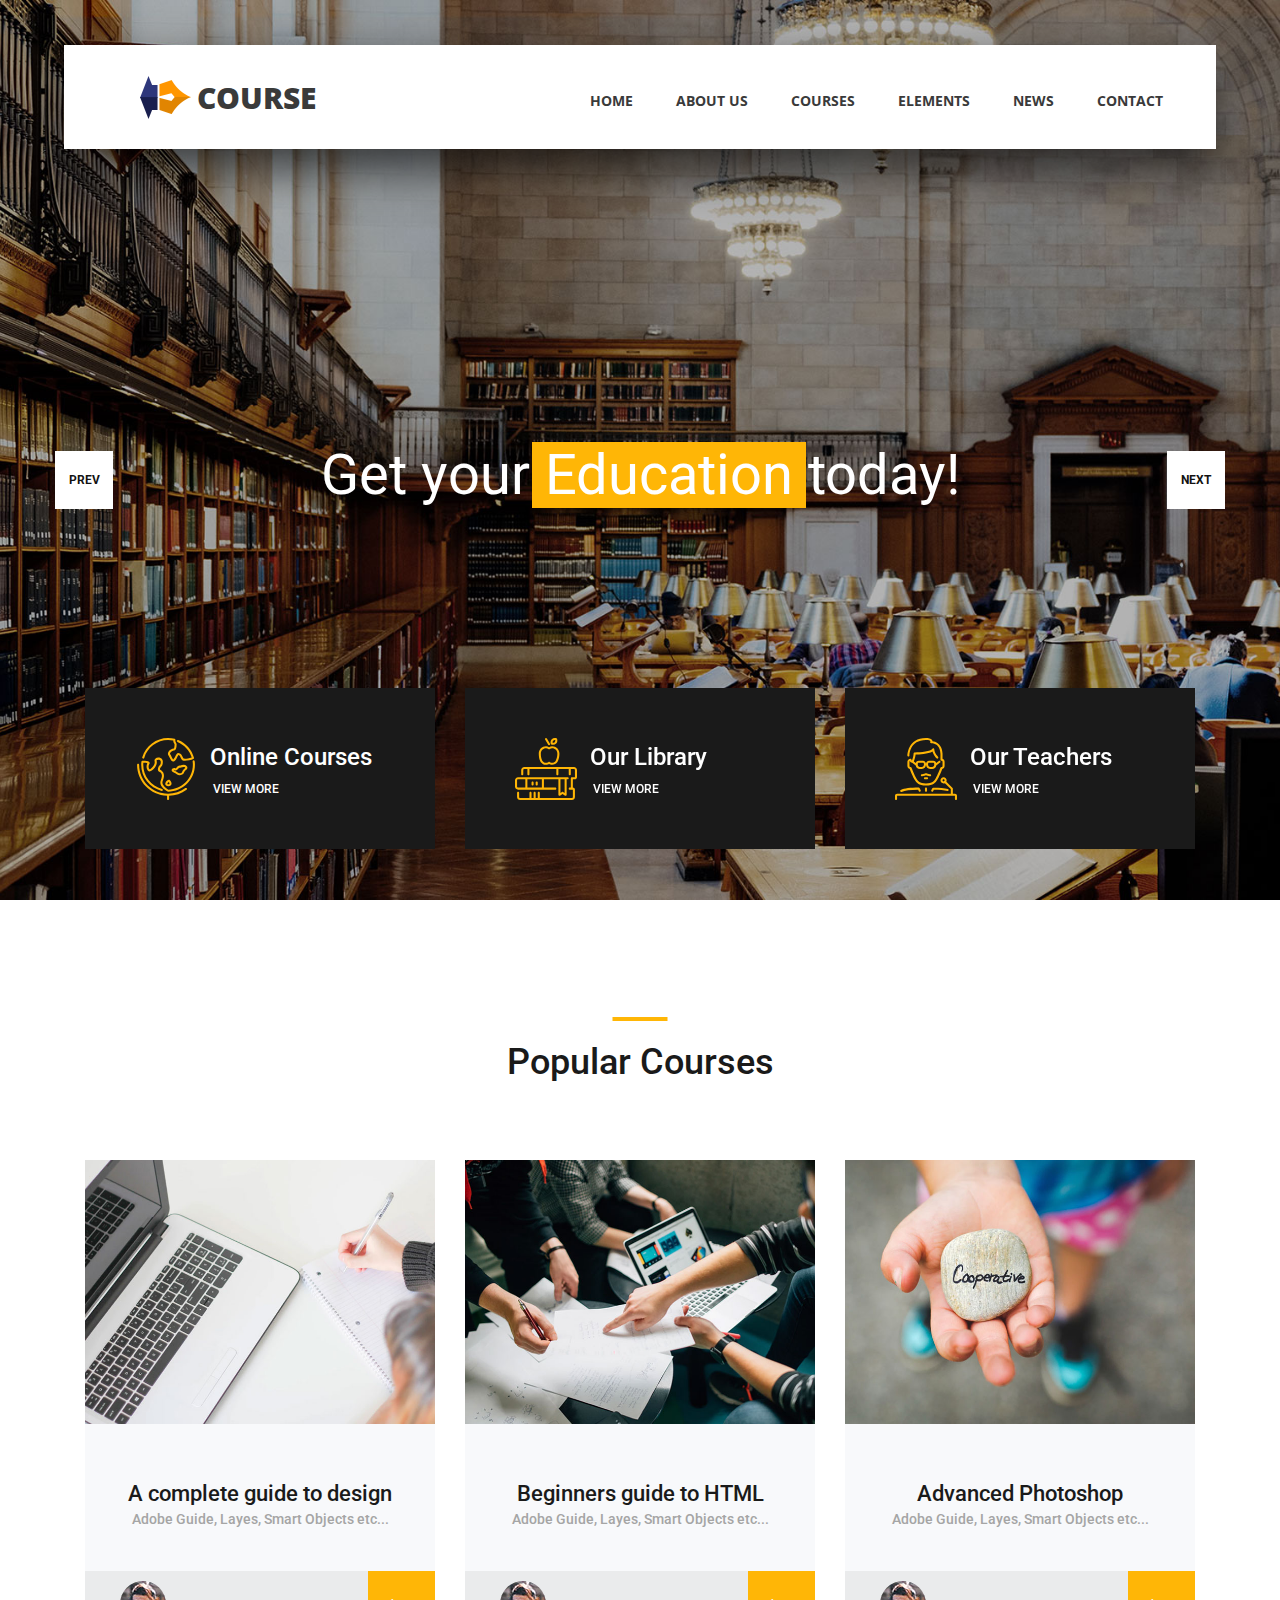
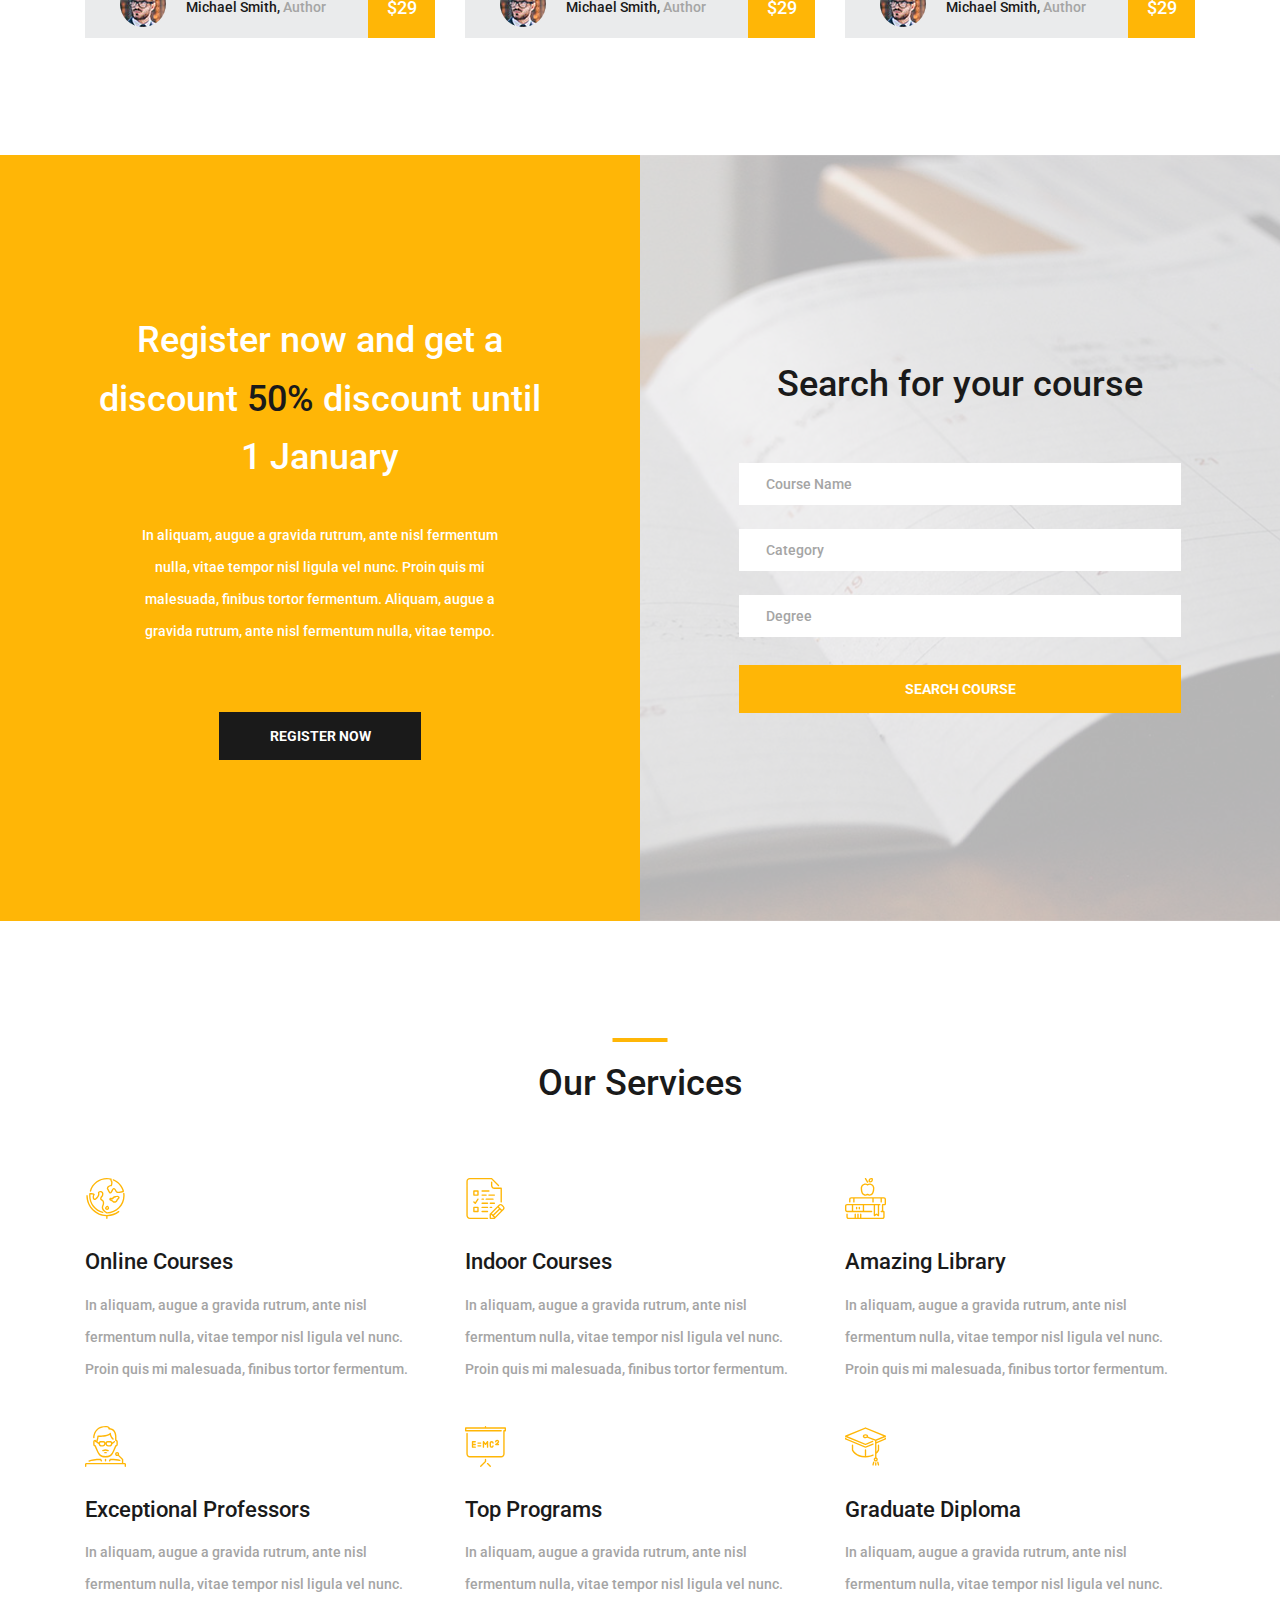
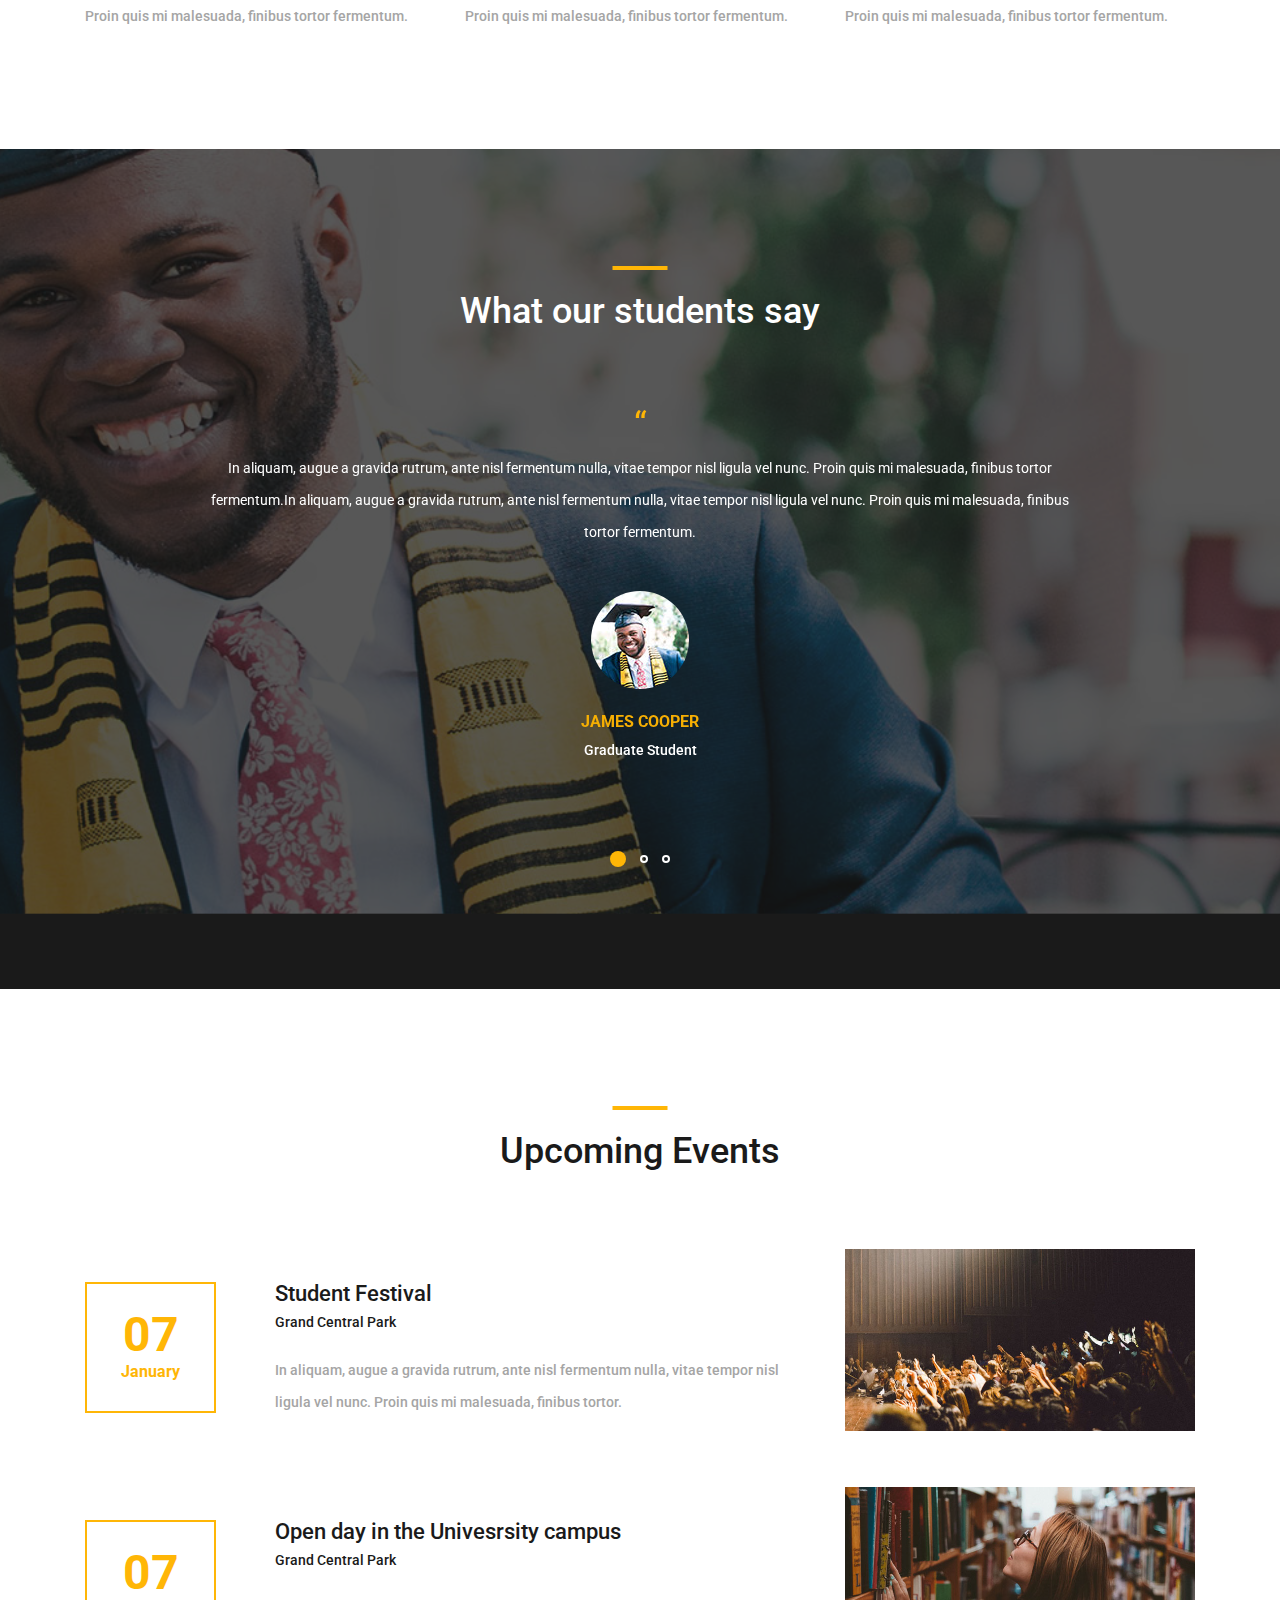
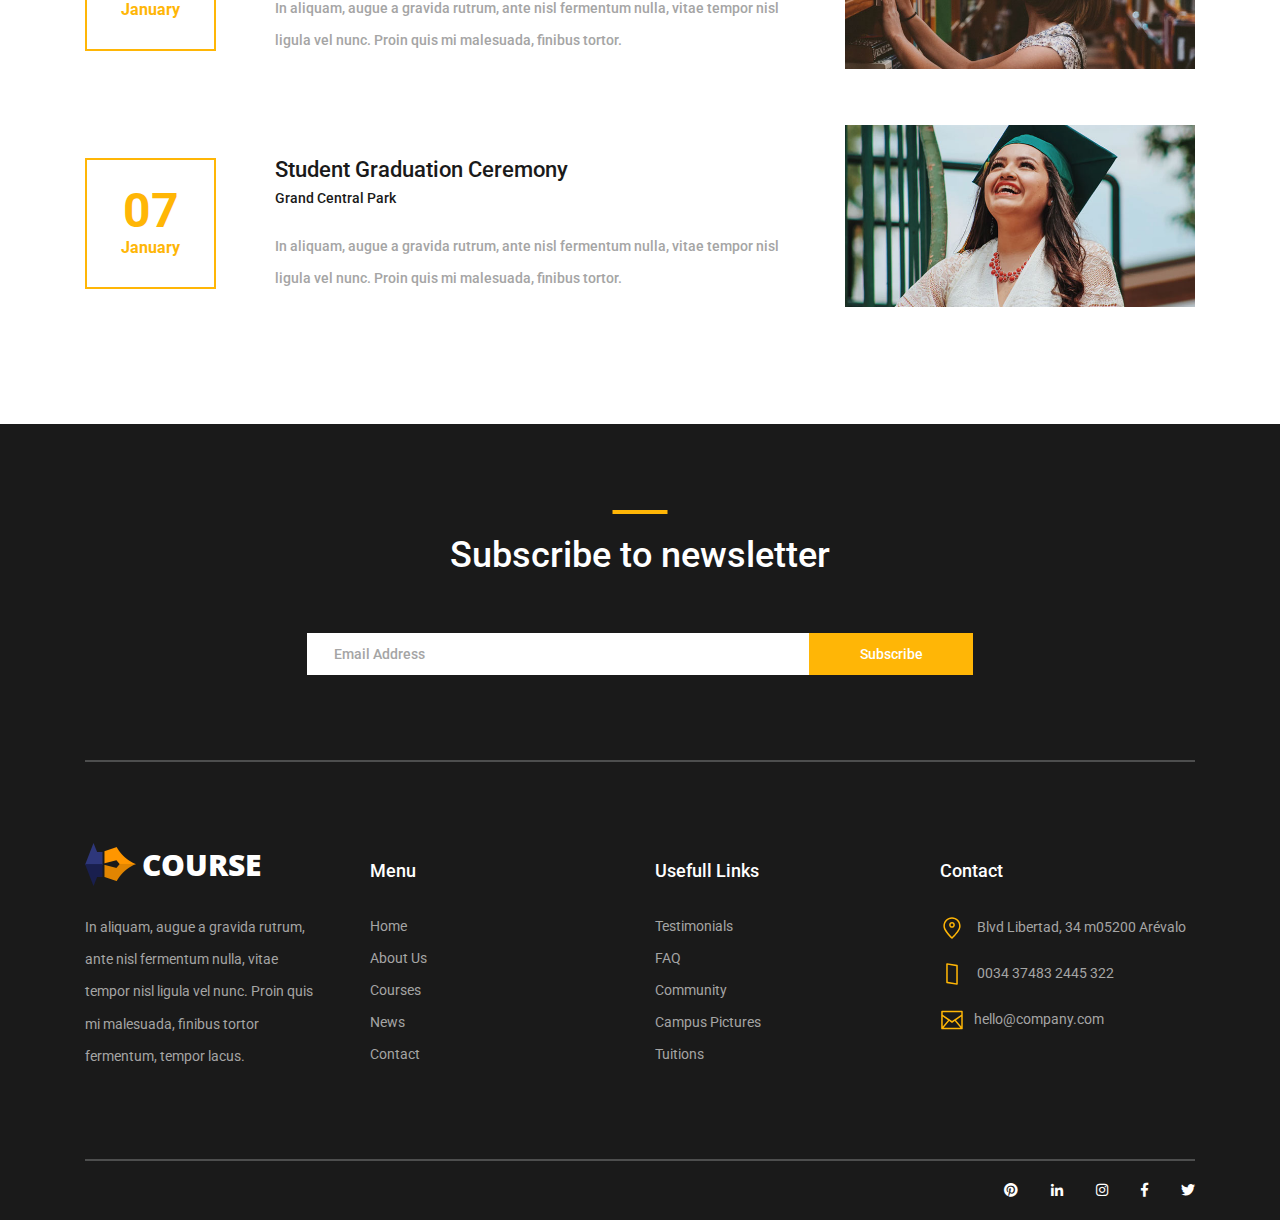
==== index.html @ a5ded3be "first template commit" ====
<!DOCTYPE html>
<html lang="en">
<head>
<title>Course</title>
<meta charset="utf-8">
<meta http-equiv="X-UA-Compatible" content="IE=edge">
<meta name="description" content="Course Project">
<meta name="viewport" content="width=device-width, initial-scale=1">
<link rel="stylesheet" type="text/css" href="styles/bootstrap4/bootstrap.min.css">
<link href="plugins/fontawesome-free-5.0.1/css/fontawesome-all.css" rel="stylesheet" type="text/css">
<link rel="stylesheet" type="text/css" href="plugins/OwlCarousel2-2.2.1/owl.carousel.css">
<link rel="stylesheet" type="text/css" href="plugins/OwlCarousel2-2.2.1/owl.theme.default.css">
<link rel="stylesheet" type="text/css" href="plugins/OwlCarousel2-2.2.1/animate.css">
<link rel="stylesheet" type="text/css" href="styles/main_styles.css">
<link rel="stylesheet" type="text/css" href="styles/responsive.css">
</head>
<body>

<div class="super_container">

	<!-- Header -->

	<header class="header d-flex flex-row">
		<div class="header_content d-flex flex-row align-items-center">
			<!-- Logo -->
			<div class="logo_container">
				<div class="logo">
					<img src="images/logo.png" alt="">
					<span>course</span>
				</div>
			</div>

			<!-- Main Navigation -->
			<nav class="main_nav_container">
				<div class="main_nav">
					<ul class="main_nav_list">
						<li class="main_nav_item"><a href="#">home</a></li>
						<li class="main_nav_item"><a href="#">about us</a></li>
						<li class="main_nav_item"><a href="courses.html">courses</a></li>
						<li class="main_nav_item"><a href="elements.html">elements</a></li>
						<li class="main_nav_item"><a href="news.html">news</a></li>
						<li class="main_nav_item"><a href="contact.html">contact</a></li>
					</ul>
				</div>
			</nav>
		</div>
		<div class="header_side d-flex flex-row justify-content-center align-items-center">
			<img src="images/phone-call.svg" alt="">
			<span>+43 4566 7788 2457</span>
		</div>

		<!-- Hamburger -->
		<div class="hamburger_container">
			<i class="fas fa-bars trans_200"></i>
		</div>

	</header>
	
	<!-- Menu -->
	<div class="menu_container menu_mm">

		<!-- Menu Close Button -->
		<div class="menu_close_container">
			<div class="menu_close"></div>
		</div>

		<!-- Menu Items -->
		<div class="menu_inner menu_mm">
			<div class="menu menu_mm">
				<ul class="menu_list menu_mm">
					<li class="menu_item menu_mm"><a href="#">Home</a></li>
					<li class="menu_item menu_mm"><a href="#">About us</a></li>
					<li class="menu_item menu_mm"><a href="courses.html">Courses</a></li>
					<li class="menu_item menu_mm"><a href="elements.html">Elements</a></li>
					<li class="menu_item menu_mm"><a href="news.html">News</a></li>
					<li class="menu_item menu_mm"><a href="contact.html">Contact</a></li>
				</ul>

				<!-- Menu Social -->
				
				<div class="menu_social_container menu_mm">
					<ul class="menu_social menu_mm">
						<li class="menu_social_item menu_mm"><a href="#"><i class="fab fa-pinterest"></i></a></li>
						<li class="menu_social_item menu_mm"><a href="#"><i class="fab fa-linkedin-in"></i></a></li>
						<li class="menu_social_item menu_mm"><a href="#"><i class="fab fa-instagram"></i></a></li>
						<li class="menu_social_item menu_mm"><a href="#"><i class="fab fa-facebook-f"></i></a></li>
						<li class="menu_social_item menu_mm"><a href="#"><i class="fab fa-twitter"></i></a></li>
					</ul>
				</div>

				<div class="menu_copyright menu_mm">Colorlib All rights reserved</div>
			</div>

		</div>

	</div>
	
	<!-- Home -->

	<div class="home">

		<!-- Hero Slider -->
		<div class="hero_slider_container">
			<div class="hero_slider owl-carousel">
				
				<!-- Hero Slide -->
				<div class="hero_slide">
					<div class="hero_slide_background" style="background-image:url(images/slider_background.jpg)"></div>
					<div class="hero_slide_container d-flex flex-column align-items-center justify-content-center">
						<div class="hero_slide_content text-center">
							<h1 data-animation-in="fadeInUp" data-animation-out="animate-out fadeOut">Get your <span>Education</span> today!</h1>
						</div>
					</div>
				</div>
				
				<!-- Hero Slide -->
				<div class="hero_slide">
					<div class="hero_slide_background" style="background-image:url(images/slider_background.jpg)"></div>
					<div class="hero_slide_container d-flex flex-column align-items-center justify-content-center">
						<div class="hero_slide_content text-center">
							<h1 data-animation-in="fadeInUp" data-animation-out="animate-out fadeOut">Get your <span>Education</span> today!</h1>
						</div>
					</div>
				</div>
				
				<!-- Hero Slide -->
				<div class="hero_slide">
					<div class="hero_slide_background" style="background-image:url(images/slider_background.jpg)"></div>
					<div class="hero_slide_container d-flex flex-column align-items-center justify-content-center">
						<div class="hero_slide_content text-center">
							<h1 data-animation-in="fadeInUp" data-animation-out="animate-out fadeOut">Get your <span>Education</span> today!</h1>
						</div>
					</div>
				</div>

			</div>

			<div class="hero_slider_left hero_slider_nav trans_200"><span class="trans_200">prev</span></div>
			<div class="hero_slider_right hero_slider_nav trans_200"><span class="trans_200">next</span></div>
		</div>

	</div>

	<div class="hero_boxes">
		<div class="hero_boxes_inner">
			<div class="container">
				<div class="row">

					<div class="col-lg-4 hero_box_col">
						<div class="hero_box d-flex flex-row align-items-center justify-content-start">
							<img src="images/earth-globe.svg" class="svg" alt="">
							<div class="hero_box_content">
								<h2 class="hero_box_title">Online Courses</h2>
								<a href="courses.html" class="hero_box_link">view more</a>
							</div>
						</div>
					</div>

					<div class="col-lg-4 hero_box_col">
						<div class="hero_box d-flex flex-row align-items-center justify-content-start">
							<img src="images/books.svg" class="svg" alt="">
							<div class="hero_box_content">
								<h2 class="hero_box_title">Our Library</h2>
								<a href="courses.html" class="hero_box_link">view more</a>
							</div>
						</div>
					</div>

					<div class="col-lg-4 hero_box_col">
						<div class="hero_box d-flex flex-row align-items-center justify-content-start">
							<img src="images/professor.svg" class="svg" alt="">
							<div class="hero_box_content">
								<h2 class="hero_box_title">Our Teachers</h2>
								<a href="teachers.html" class="hero_box_link">view more</a>
							</div>
						</div>
					</div>

				</div>
			</div>
		</div>
	</div>

	<!-- Popular -->

	<div class="popular page_section">
		<div class="container">
			<div class="row">
				<div class="col">
					<div class="section_title text-center">
						<h1>Popular Courses</h1>
					</div>
				</div>
			</div>

			<div class="row course_boxes">
				
				<!-- Popular Course Item -->
				<div class="col-lg-4 course_box">
					<div class="card">
						<img class="card-img-top" src="images/course_1.jpg" alt="https://unsplash.com/@kellybrito">
						<div class="card-body text-center">
							<div class="card-title"><a href="courses.html">A complete guide to design</a></div>
							<div class="card-text">Adobe Guide, Layes, Smart Objects etc...</div>
						</div>
						<div class="price_box d-flex flex-row align-items-center">
							<div class="course_author_image">
								<img src="images/author.jpg" alt="https://unsplash.com/@mehdizadeh">
							</div>
							<div class="course_author_name">Michael Smith, <span>Author</span></div>
							<div class="course_price d-flex flex-column align-items-center justify-content-center"><span>$29</span></div>
						</div>
					</div>
				</div>

				<!-- Popular Course Item -->
				<div class="col-lg-4 course_box">
					<div class="card">
						<img class="card-img-top" src="images/course_2.jpg" alt="https://unsplash.com/@cikstefan">
						<div class="card-body text-center">
							<div class="card-title"><a href="courses.html">Beginners guide to HTML</a></div>
							<div class="card-text">Adobe Guide, Layes, Smart Objects etc...</div>
						</div>
						<div class="price_box d-flex flex-row align-items-center">
							<div class="course_author_image">
								<img src="images/author.jpg" alt="https://unsplash.com/@mehdizadeh">
							</div>
							<div class="course_author_name">Michael Smith, <span>Author</span></div>
							<div class="course_price d-flex flex-column align-items-center justify-content-center"><span>$29</span></div>
						</div>
					</div>
				</div>

				<!-- Popular Course Item -->
				<div class="col-lg-4 course_box">
					<div class="card">
						<img class="card-img-top" src="images/course_3.jpg" alt="https://unsplash.com/@dsmacinnes">
						<div class="card-body text-center">
							<div class="card-title"><a href="courses.html">Advanced Photoshop</a></div>
							<div class="card-text">Adobe Guide, Layes, Smart Objects etc...</div>
						</div>
						<div class="price_box d-flex flex-row align-items-center">
							<div class="course_author_image">
								<img src="images/author.jpg" alt="https://unsplash.com/@mehdizadeh">
							</div>
							<div class="course_author_name">Michael Smith, <span>Author</span></div>
							<div class="course_price d-flex flex-column align-items-center justify-content-center"><span>$29</span></div>
						</div>
					</div>
				</div>
			</div>
		</div>		
	</div>

	<!-- Register -->

	<div class="register">

		<div class="container-fluid">
			
			<div class="row row-eq-height">
				<div class="col-lg-6 nopadding">
					
					<!-- Register -->

					<div class="register_section d-flex flex-column align-items-center justify-content-center">
						<div class="register_content text-center">
							<h1 class="register_title">Register now and get a discount <span>50%</span> discount until 1 January</h1>
							<p class="register_text">In aliquam, augue a gravida rutrum, ante nisl fermentum nulla, vitae tempor nisl ligula vel nunc. Proin quis mi malesuada, finibus tortor fermentum. Aliquam, augue a gravida rutrum, ante nisl fermentum nulla, vitae tempo.</p>
							<div class="button button_1 register_button mx-auto trans_200"><a href="#">register now</a></div>
						</div>
					</div>

				</div>

				<div class="col-lg-6 nopadding">
					
					<!-- Search -->

					<div class="search_section d-flex flex-column align-items-center justify-content-center">
						<div class="search_background" style="background-image:url(images/search_background.jpg);"></div>
						<div class="search_content text-center">
							<h1 class="search_title">Search for your course</h1>
							<form id="search_form" class="search_form" action="post">
								<input id="search_form_name" class="input_field search_form_name" type="text" placeholder="Course Name" required="required" data-error="Course name is required.">
								<input id="search_form_category" class="input_field search_form_category" type="text" placeholder="Category">
								<input id="search_form_degree" class="input_field search_form_degree" type="text" placeholder="Degree">
								<button id="search_submit_button" type="submit" class="search_submit_button trans_200" value="Submit">search course</button>
							</form>
						</div> 
					</div>

				</div>
			</div>
		</div>
	</div>

	<!-- Services -->

	<div class="services page_section">
		
		<div class="container">
			<div class="row">
				<div class="col">
					<div class="section_title text-center">
						<h1>Our Services</h1>
					</div>
				</div>
			</div>

			<div class="row services_row">

				<div class="col-lg-4 service_item text-left d-flex flex-column align-items-start justify-content-start">
					<div class="icon_container d-flex flex-column justify-content-end">
						<img src="images/earth-globe.svg" alt="">
					</div>
					<h3>Online Courses</h3>
					<p>In aliquam, augue a gravida rutrum, ante nisl fermentum nulla, vitae tempor nisl ligula vel nunc. Proin quis mi malesuada, finibus tortor fermentum.</p>
				</div>

				<div class="col-lg-4 service_item text-left d-flex flex-column align-items-start justify-content-start">
					<div class="icon_container d-flex flex-column justify-content-end">
						<img src="images/exam.svg" alt="">
					</div>
					<h3>Indoor Courses</h3>
					<p>In aliquam, augue a gravida rutrum, ante nisl fermentum nulla, vitae tempor nisl ligula vel nunc. Proin quis mi malesuada, finibus tortor fermentum.</p>
				</div>

				<div class="col-lg-4 service_item text-left d-flex flex-column align-items-start justify-content-start">
					<div class="icon_container d-flex flex-column justify-content-end">
						<img src="images/books.svg" alt="">
					</div>
					<h3>Amazing Library</h3>
					<p>In aliquam, augue a gravida rutrum, ante nisl fermentum nulla, vitae tempor nisl ligula vel nunc. Proin quis mi malesuada, finibus tortor fermentum.</p>
				</div>

				<div class="col-lg-4 service_item text-left d-flex flex-column align-items-start justify-content-start">
					<div class="icon_container d-flex flex-column justify-content-end">
						<img src="images/professor.svg" alt="">
					</div>
					<h3>Exceptional Professors</h3>
					<p>In aliquam, augue a gravida rutrum, ante nisl fermentum nulla, vitae tempor nisl ligula vel nunc. Proin quis mi malesuada, finibus tortor fermentum.</p>
				</div>

				<div class="col-lg-4 service_item text-left d-flex flex-column align-items-start justify-content-start">
					<div class="icon_container d-flex flex-column justify-content-end">
						<img src="images/blackboard.svg" alt="">
					</div>
					<h3>Top Programs</h3>
					<p>In aliquam, augue a gravida rutrum, ante nisl fermentum nulla, vitae tempor nisl ligula vel nunc. Proin quis mi malesuada, finibus tortor fermentum.</p>
				</div>

				<div class="col-lg-4 service_item text-left d-flex flex-column align-items-start justify-content-start">
					<div class="icon_container d-flex flex-column justify-content-end">
						<img src="images/mortarboard.svg" alt="">
					</div>
					<h3>Graduate Diploma</h3>
					<p>In aliquam, augue a gravida rutrum, ante nisl fermentum nulla, vitae tempor nisl ligula vel nunc. Proin quis mi malesuada, finibus tortor fermentum.</p>
				</div>

			</div>
		</div>
	</div>

	<!-- Testimonials -->

	<div class="testimonials page_section">
		<!-- <div class="testimonials_background" style="background-image:url(images/testimonials_background.jpg)"></div> -->
		<div class="testimonials_background_container prlx_parent">
			<div class="testimonials_background prlx" style="background-image:url(images/testimonials_background.jpg)"></div>
		</div>
		<div class="container">

			<div class="row">
				<div class="col">
					<div class="section_title text-center">
						<h1>What our students say</h1>
					</div>
				</div>
			</div>

			<div class="row">
				<div class="col-lg-10 offset-lg-1">
					
					<div class="testimonials_slider_container">

						<!-- Testimonials Slider -->
						<div class="owl-carousel owl-theme testimonials_slider">
							
							<!-- Testimonials Item -->
							<div class="owl-item">
								<div class="testimonials_item text-center">
									<div class="quote">“</div>
									<p class="testimonials_text">In aliquam, augue a gravida rutrum, ante nisl fermentum nulla, vitae tempor nisl ligula vel nunc. Proin quis mi malesuada, finibus tortor fermentum.In aliquam, augue a gravida rutrum, ante nisl fermentum nulla, vitae tempor nisl ligula vel nunc. Proin quis mi malesuada, finibus tortor fermentum.</p>
									<div class="testimonial_user">
										<div class="testimonial_image mx-auto">
											<img src="images/testimonials_user.jpg" alt="">
										</div>
										<div class="testimonial_name">james cooper</div>
										<div class="testimonial_title">Graduate Student</div>
									</div>
								</div>
							</div>

							<!-- Testimonials Item -->
							<div class="owl-item">
								<div class="testimonials_item text-center">
									<div class="quote">“</div>
									<p class="testimonials_text">In aliquam, augue a gravida rutrum, ante nisl fermentum nulla, vitae tempor nisl ligula vel nunc. Proin quis mi malesuada, finibus tortor fermentum.In aliquam, augue a gravida rutrum, ante nisl fermentum nulla, vitae tempor nisl ligula vel nunc. Proin quis mi malesuada, finibus tortor fermentum.</p>
									<div class="testimonial_user">
										<div class="testimonial_image mx-auto">
											<img src="images/testimonials_user.jpg" alt="">
										</div>
										<div class="testimonial_name">james cooper</div>
										<div class="testimonial_title">Graduate Student</div>
									</div>
								</div>
							</div>

							<!-- Testimonials Item -->
							<div class="owl-item">
								<div class="testimonials_item text-center">
									<div class="quote">“</div>
									<p class="testimonials_text">In aliquam, augue a gravida rutrum, ante nisl fermentum nulla, vitae tempor nisl ligula vel nunc. Proin quis mi malesuada, finibus tortor fermentum.In aliquam, augue a gravida rutrum, ante nisl fermentum nulla, vitae tempor nisl ligula vel nunc. Proin quis mi malesuada, finibus tortor fermentum.</p>
									<div class="testimonial_user">
										<div class="testimonial_image mx-auto">
											<img src="images/testimonials_user.jpg" alt="">
										</div>
										<div class="testimonial_name">james cooper</div>
										<div class="testimonial_title">Graduate Student</div>
									</div>
								</div>
							</div>

						</div>

					</div>
				</div>
			</div>

		</div>
	</div>

	<!-- Events -->

	<div class="events page_section">
		<div class="container">
			
			<div class="row">
				<div class="col">
					<div class="section_title text-center">
						<h1>Upcoming Events</h1>
					</div>
				</div>
			</div>
			
			<div class="event_items">

				<!-- Event Item -->
				<div class="row event_item">
					<div class="col">
						<div class="row d-flex flex-row align-items-end">

							<div class="col-lg-2 order-lg-1 order-2">
								<div class="event_date d-flex flex-column align-items-center justify-content-center">
									<div class="event_day">07</div>
									<div class="event_month">January</div>
								</div>
							</div>

							<div class="col-lg-6 order-lg-2 order-3">
								<div class="event_content">
									<div class="event_name"><a class="trans_200" href="#">Student Festival</a></div>
									<div class="event_location">Grand Central Park</div>
									<p>In aliquam, augue a gravida rutrum, ante nisl fermentum nulla, vitae tempor nisl ligula vel nunc. Proin quis mi malesuada, finibus tortor.</p>
								</div>
							</div>

							<div class="col-lg-4 order-lg-3 order-1">
								<div class="event_image">
									<img src="images/event_1.jpg" alt="https://unsplash.com/@theunsteady5">
								</div>
							</div>

						</div>	
					</div>
				</div>

				<!-- Event Item -->
				<div class="row event_item">
					<div class="col">
						<div class="row d-flex flex-row align-items-end">

							<div class="col-lg-2 order-lg-1 order-2">
								<div class="event_date d-flex flex-column align-items-center justify-content-center">
									<div class="event_day">07</div>
									<div class="event_month">January</div>
								</div>
							</div>

							<div class="col-lg-6 order-lg-2 order-3">
								<div class="event_content">
									<div class="event_name"><a class="trans_200" href="#">Open day in the Univesrsity campus</a></div>
									<div class="event_location">Grand Central Park</div>
									<p>In aliquam, augue a gravida rutrum, ante nisl fermentum nulla, vitae tempor nisl ligula vel nunc. Proin quis mi malesuada, finibus tortor.</p>
								</div>
							</div>

							<div class="col-lg-4 order-lg-3 order-1">
								<div class="event_image">
									<img src="images/event_2.jpg" alt="https://unsplash.com/@claybanks1989">
								</div>
							</div>

						</div>	
					</div>
				</div>

				<!-- Event Item -->
				<div class="row event_item">
					<div class="col">
						<div class="row d-flex flex-row align-items-end">

							<div class="col-lg-2 order-lg-1 order-2">
								<div class="event_date d-flex flex-column align-items-center justify-content-center">
									<div class="event_day">07</div>
									<div class="event_month">January</div>
								</div>
							</div>

							<div class="col-lg-6 order-lg-2 order-3">
								<div class="event_content">
									<div class="event_name"><a class="trans_200" href="#">Student Graduation Ceremony</a></div>
									<div class="event_location">Grand Central Park</div>
									<p>In aliquam, augue a gravida rutrum, ante nisl fermentum nulla, vitae tempor nisl ligula vel nunc. Proin quis mi malesuada, finibus tortor.</p>
								</div>
							</div>

							<div class="col-lg-4 order-lg-3 order-1">
								<div class="event_image">
									<img src="images/event_3.jpg" alt="https://unsplash.com/@juanmramosjr">
								</div>
							</div>

						</div>	
					</div>
				</div>

			</div>
				
		</div>
	</div>

	<!-- Footer -->

	<footer class="footer">
		<div class="container">
			
			<!-- Newsletter -->

			<div class="newsletter">
				<div class="row">
					<div class="col">
						<div class="section_title text-center">
							<h1>Subscribe to newsletter</h1>
						</div>
					</div>
				</div>

				<div class="row">
					<div class="col text-center">
						<div class="newsletter_form_container mx-auto">
							<form action="post">
								<div class="newsletter_form d-flex flex-md-row flex-column flex-xs-column align-items-center justify-content-center">
									<input id="newsletter_email" class="newsletter_email" type="email" placeholder="Email Address" required="required" data-error="Valid email is required.">
									<button id="newsletter_submit" type="submit" class="newsletter_submit_btn trans_300" value="Submit">Subscribe</button>
								</div>
							</form>
						</div>
					</div>
				</div>

			</div>

			<!-- Footer Content -->

			<div class="footer_content">
				<div class="row">

					<!-- Footer Column - About -->
					<div class="col-lg-3 footer_col">

						<!-- Logo -->
						<div class="logo_container">
							<div class="logo">
								<img src="images/logo.png" alt="">
								<span>course</span>
							</div>
						</div>

						<p class="footer_about_text">In aliquam, augue a gravida rutrum, ante nisl fermentum nulla, vitae tempor nisl ligula vel nunc. Proin quis mi malesuada, finibus tortor fermentum, tempor lacus.</p>

					</div>

					<!-- Footer Column - Menu -->

					<div class="col-lg-3 footer_col">
						<div class="footer_column_title">Menu</div>
						<div class="footer_column_content">
							<ul>
								<li class="footer_list_item"><a href="#">Home</a></li>
								<li class="footer_list_item"><a href="#">About Us</a></li>
								<li class="footer_list_item"><a href="courses.html">Courses</a></li>
								<li class="footer_list_item"><a href="news.html">News</a></li>
								<li class="footer_list_item"><a href="contact.html">Contact</a></li>
							</ul>
						</div>
					</div>

					<!-- Footer Column - Usefull Links -->

					<div class="col-lg-3 footer_col">
						<div class="footer_column_title">Usefull Links</div>
						<div class="footer_column_content">
							<ul>
								<li class="footer_list_item"><a href="#">Testimonials</a></li>
								<li class="footer_list_item"><a href="#">FAQ</a></li>
								<li class="footer_list_item"><a href="#">Community</a></li>
								<li class="footer_list_item"><a href="#">Campus Pictures</a></li>
								<li class="footer_list_item"><a href="#">Tuitions</a></li>
							</ul>
						</div>
					</div>

					<!-- Footer Column - Contact -->

					<div class="col-lg-3 footer_col">
						<div class="footer_column_title">Contact</div>
						<div class="footer_column_content">
							<ul>
								<li class="footer_contact_item">
									<div class="footer_contact_icon">
										<img src="images/placeholder.svg" alt="https://www.flaticon.com/authors/lucy-g">
									</div>
									Blvd Libertad, 34 m05200 Arévalo
								</li>
								<li class="footer_contact_item">
									<div class="footer_contact_icon">
										<img src="images/smartphone.svg" alt="https://www.flaticon.com/authors/lucy-g">
									</div>
									0034 37483 2445 322
								</li>
								<li class="footer_contact_item">
									<div class="footer_contact_icon">
										<img src="images/envelope.svg" alt="https://www.flaticon.com/authors/lucy-g">
									</div>hello@company.com
								</li>
							</ul>
						</div>
					</div>

				</div>
			</div>

			<!-- Footer Copyright -->

			<div class="footer_bar d-flex flex-column flex-sm-row align-items-center">
				
				<div class="footer_social ml-sm-auto">
					<ul class="menu_social">
						<li class="menu_social_item"><a href="#"><i class="fab fa-pinterest"></i></a></li>
						<li class="menu_social_item"><a href="#"><i class="fab fa-linkedin-in"></i></a></li>
						<li class="menu_social_item"><a href="#"><i class="fab fa-instagram"></i></a></li>
						<li class="menu_social_item"><a href="#"><i class="fab fa-facebook-f"></i></a></li>
						<li class="menu_social_item"><a href="#"><i class="fab fa-twitter"></i></a></li>
					</ul>
				</div>
			</div>

		</div>
	</footer>

</div>

<script src="js/jquery-3.2.1.min.js"></script>
<script src="styles/bootstrap4/popper.js"></script>
<script src="styles/bootstrap4/bootstrap.min.js"></script>
<script src="plugins/greensock/TweenMax.min.js"></script>
<script src="plugins/greensock/TimelineMax.min.js"></script>
<script src="plugins/scrollmagic/ScrollMagic.min.js"></script>
<script src="plugins/greensock/animation.gsap.min.js"></script>
<script src="plugins/greensock/ScrollToPlugin.min.js"></script>
<script src="plugins/OwlCarousel2-2.2.1/owl.carousel.js"></script>
<script src="plugins/scrollTo/jquery.scrollTo.min.js"></script>
<script src="plugins/easing/easing.js"></script>
<script src="js/custom.js"></script>

</body>
</html>
---- styles/main_styles.css ----
@charset "utf-8";
/* CSS Document */

/******************************

COLOR PALETTE




[Table of Contents]

1. Fonts
2. Body and some general stuff
3. Header
	3.1 Logo
	3.2 Main Nav
	3.3 Header Side
	3.4 Hamburger
4. Menu
	4.1 Menu Social
	4.2 Menu copyright
5. Home
	5.1 Hero Slider
	5.2 Hero Slider Navigation
6. Hero Boxes
7. Page Section
8. Buttons
9. Popular
10. Register
11. Search
	11.1 Search Form
12. Services
13. Testimonials
14. Events
15. Footer
	15.1 Newsletter
	15.2 Footer Content
	15.3 Footer Copyright


******************************/

/***********
1. Fonts
***********/

@import url('https://fonts.googleapis.com/css?family=Open+Sans:400,600,700,800|Roboto:400,500,700');

/*********************************
2. Body and some general stuff
*********************************/

*
{
	margin: 0;
	padding: 0;
	-webkit-font-smoothing: antialiased;
	-webkit-text-shadow: rgba(0,0,0,.01) 0 0 1px;
	text-shadow: rgba(0,0,0,.01) 0 0 1px;
}
body
{
	font-family: 'Roboto', sans-serif;
	font-size: 14px;
	font-weight: 400;
	background: #FFFFFF;
	color: #a5a5a5;
}
div
{
	display: block;
	position: relative;
	-webkit-box-sizing: border-box;
    -moz-box-sizing: border-box;
    box-sizing: border-box;
}
ul
{
	list-style: none;
	margin-bottom: 0px;
}
p
{
	font-family: 'Roboto', sans-serif;
	font-size: 14px;
	line-height: 2.29;
	font-weight: 400;
	color: #a5a5a5;
	-webkit-font-smoothing: antialiased;
	-webkit-text-shadow: rgba(0,0,0,.01) 0 0 1px;
	text-shadow: rgba(0,0,0,.01) 0 0 1px;
}
p a
{
	display: inline;
	position: relative;
	color: inherit;
	border-bottom: solid 1px #ffa07f;
	-webkit-transition: all 200ms ease;
	-moz-transition: all 200ms ease;
	-ms-transition: all 200ms ease;
	-o-transition: all 200ms ease;
	transition: all 200ms ease;
}
a, a:hover, a:visited, a:active, a:link
{
	text-decoration: none;
	-webkit-font-smoothing: antialiased;
	-webkit-text-shadow: rgba(0,0,0,.01) 0 0 1px;
	text-shadow: rgba(0,0,0,.01) 0 0 1px;
}
p a:active
{
	position: relative;
	color: #FF6347;
}
p a:hover
{
	color: #FFFFFF;
	background: #ffa07f;
}
p a:hover::after
{
	opacity: 0.2;
}
::selection
{
	background: #FFD266;
	color: #C88E00;
}
p::selection
{
	background: #FFD266;
	color: #C88E00;
}
h1{font-size: 36px;}
h2{font-size: 22px;}
h3{font-size: 18px;}
h4{font-size: 14px;}
h5{font-size: 11px;}
h1, h2, h3, h4, h5, h6
{
	font-family: 'Roboto', sans-serif;
	-webkit-font-smoothing: antialiased;
	-webkit-text-shadow: rgba(0,0,0,.01) 0 0 1px;
	text-shadow: rgba(0,0,0,.01) 0 0 1px;
}
h1::selection, 
h2::selection, 
h3::selection, 
h4::selection, 
h5::selection, 
h6::selection
{
	
}
::-webkit-input-placeholder
{
	font-size: 14px !important;
	font-weight: 500 !important;
	color: #a5a5a5 !important;
}
:-moz-placeholder /* older Firefox*/
{
	font-size: 14px !important;
	font-weight: 500 !important;
	color: #a5a5a5 !important;
}
::-moz-placeholder /* Firefox 19+ */ 
{
	font-size: 14px !important;
	font-weight: 500 !important;
	color: #a5a5a5 !important;
} 
:-ms-input-placeholder
{ 
	font-size: 14px !important;
	font-weight: 500 !important;
	color: #a5a5a5 !important;
}
::input-placeholder
{
	font-size: 14px !important;
	font-weight: 500 !important;
	color: #a5a5a5 !important;
}
.form-control
{
	color: #db5246;
}
section
{
	display: block;
	position: relative;
	box-sizing: border-box;
}
.clear
{
	clear: both;
}
.clearfix::before, .clearfix::after
{
	content: "";
	display: table;
}
.clearfix::after
{
	clear: both;
}
.clearfix
{
	zoom: 1;
}
.float_left
{
	float: left;
}
.float_right
{
	float: right;
}
.trans_200
{
	-webkit-transition: all 200ms ease;
	-moz-transition: all 200ms ease;
	-ms-transition: all 200ms ease;
	-o-transition: all 200ms ease;
	transition: all 200ms ease;
}
.trans_300
{
	-webkit-transition: all 300ms ease;
	-moz-transition: all 300ms ease;
	-ms-transition: all 300ms ease;
	-o-transition: all 300ms ease;
	transition: all 300ms ease;
}
.trans_400
{
	-webkit-transition: all 400ms ease;
	-moz-transition: all 400ms ease;
	-ms-transition: all 400ms ease;
	-o-transition: all 400ms ease;
	transition: all 400ms ease;
}
.trans_500
{
	-webkit-transition: all 500ms ease;
	-moz-transition: all 500ms ease;
	-ms-transition: all 500ms ease;
	-o-transition: all 500ms ease;
	transition: all 500ms ease;
}
.fill_height
{
	height: 100%;
}
.super_container
{
	width: 100%;
	overflow: hidden;
}
.prlx_parent
{
	overflow: hidden;
}
.prlx
{
	height: 130% !important;
}
.nopadding
{
	padding: 0px !important;
}

/*********************************
3. Header
*********************************/

.header
{
	position: fixed;
	top: 45px;
	left: 50%;
	-webkit-transform: translateX(-50%);
	-moz-transform: translateX(-50%);
	-ms-transform: translateX(-50%);
	-o-transform: translateX(-50%);
	transform: translateX(-50%);
	width: 1318px;
	height: 104px;
	background: #FFFFFF;
	z-index: 10;
	-webkit-transition: all 200ms ease;
	-moz-transition: all 200ms ease;
	-ms-transition: all 200ms ease;
	-o-transition: all 200ms ease;
	transition: all 200ms ease;
}
.header.scrolled
{	
	top: 15px;
}
.header.scrolled .header_content::before
{
	box-shadow: 0px 20px 49px rgba(0,0,0,0.17);
}
.header_content
{
	width: calc(100% - 279px);
	height: 100%;
}
.header_content::before
{
	display: block;
	position: absolute;
	top: 0;
	left: 0;
	width: 100%;
	height: 100%;
	content: '';
	box-shadow: 0px 20px 49px rgba(0,0,0,0.67);
	z-index: -1;
}

/*********************************
3.1 Logo
*********************************/

.logo_container
{
	display: inline-block;
	padding-left: 76px;
}
.logo span
{
	font-family: 'Open Sans', sans-serif;
	font-size: 30px;
	font-weight: 900;
	color: #3a3a3a;
	vertical-align: middle;
	text-transform: uppercase;
	margin-left: 3px;
}

/*********************************
3.2 Main Nav
*********************************/

.main_nav_container
{
	display: inline-block;
	margin-left: auto;
	padding-right: 93px;
}
.main_nav
{
	margin-top: 7px;
}
.main_nav_item
{
	display: inline-block;
	margin-right: 40px;
}
.main_nav_item:last-child
{
	margin-right: 0px;
}
.main_nav_item a
{
	font-family: 'Open Sans', sans-serif;
	font-size: 14px;
	text-transform: uppercase;
	font-weight: 700;
	color: #3a3a3a;
	-webkit-transition: all 200ms ease;
	-moz-transition: all 200ms ease;
	-ms-transition: all 200ms ease;
	-o-transition: all 200ms ease;
	transition: all 200ms ease;
}
.main_nav_item a:hover
{
	color: #ffb606;
}

/*********************************
3.3 Header Side
*********************************/

.header_side
{
	width: 279px;
	height: 100%;
	background: #ffb606;
}
.header_side img
{
	width: 29px;
	height: 29px;
}
.header_side span
{
	display: block;
	position: relative;
	font-size: 18px;
	font-weight: 500;
	color: #FFFFFF;
	padding-left: 12px;
}

/*********************************
3.4 Hamburger
*********************************/

.hamburger_container
{
	position: absolute;
	top: 50%;
	-webkit-transform: translateY(-50%);
	-moz-transform: translateY(-50%);
	-ms-transform: translateY(-50%);
	-o-transform: translateY(-50%);
	transform: translateY(-50%);
	right: 20px;
	display: none;
	cursor: pointer;
}
.hamburger_container i
{
	font-size: 24px;
	padding: 10px;
	color: #3a3a3a;
}
.hamburger_container:hover i
{
	color: #ffb606;
}

/*********************************
4. Menu
*********************************/

.menu_container
{
	position: fixed;
	top: 0;
	right: -50vw;
	width: 50vw;
	height: 100vh;
	background: #FFFFFF;
	z-index: 12;
	-webkit-transition: all 0.6s ease;
	-moz-transition: all 0.6s ease;
	-ms-transition: all 0.6s ease;
	-o-transition: all 0.6s ease;
	transition: all 0.6s ease;
	visibility: hidden;
	opacity: 0;
}
.menu_container.active
{
	visibility: visible;
	opacity: 1;
	right: 0;
}
.menu
{
	position: absolute;
	top:150px;
	left: 0;
	padding-left: 15%;
}
.menu_list
{
	-webkit-transform: translateY(3.5rem);
	-moz-transform: translateY(3.5rem);
	-ms-transform: translateY(3.5rem);
	-o-transform: translateY(3.5rem);
	transform: translateY(3.5rem);
	-webkit-transition: all 200ms ease;
	-moz-transition: all 200ms ease;
	-ms-transition: all 200ms ease;
	-o-transition: all 200ms ease;
	transition: all 1000ms 600ms ease;
	opacity: 0;
}
.menu_container.active .menu_list
{
	-webkit-transform: translateY(0px);
	-moz-transform: translateY(0px);
	-ms-transform: translateY(0px);
	-o-transform: translateY(0px);
	transform: translateY(0px);
	opacity: 1;
}
.menu_item
{
	margin-bottom: 9px;
}
.menu_item a
{
	font-family: 'Open Sans', sans-serif;
	font-size: 36px;
	font-weight: 700;
	color: #3a3a3a;
	-webkit-transition: all 200ms ease;
	-moz-transition: all 200ms ease;
	-ms-transition: all 200ms ease;
	-o-transition: all 200ms ease;
	transition: all 200ms ease;
}
.menu_item a:hover
{
	color: #ffb606;
}
.menu_close_container
{
	position: absolute;
	top: 86px;
	right: 79px;
	width: 21px;
	height: 21px;
	cursor: pointer;
	-webkit-transform: rotate(45deg);
	-moz-transform: rotate(45deg);
	-ms-transform: rotate(45deg);
	-o-transform: rotate(45deg);
	transform: rotate(45deg);
}
.menu_close
{
	top: 9px;
	width: 21px;
	height: 3px;
	background: #3a3a3a;
	-webkit-transition: all 200ms ease;
	-moz-transition: all 200ms ease;
	-ms-transition: all 200ms ease;
	-o-transition: all 200ms ease;
	transition: all 200ms ease;
}
.menu_close::after
{
	display: block;
	position: absolute;
	top: -9px;
	left: 9px;
	content: '';
	width: 3px;
	height: 21px;
	background: #3a3a3a;
	-webkit-transition: all 200ms ease;
	-moz-transition: all 200ms ease;
	-ms-transition: all 200ms ease;
	-o-transition: all 200ms ease;
	transition: all 200ms ease;
}
.menu_close_container:hover .menu_close,
.menu_close_container:hover .menu_close::after
{
	background: #ffb606;
}

/*********************************
4.1 Menu Social
*********************************/

.menu_social_container
{
	margin-top: 100px;
	-webkit-transform: translateY(3.5rem);
	-moz-transform: translateY(3.5rem);
	-ms-transform: translateY(3.5rem);
	-o-transform: translateY(3.5rem);
	transform: translateY(3.5rem);
	-webkit-transition: all 1000ms 1000ms ease;
	-moz-transition: all 1000ms 1000ms ease;
	-ms-transition: all 1000ms 1000ms ease;
	-o-transition: all 1000ms 1000ms ease;
	transition: all 1000ms 1000ms ease;
	opacity: 0;
	padding-left: 4px;
}
.menu_social_item
{
	display: inline-block;
	margin-right: 30px;
}
.menu_social_item a i
{
	color: #3a3a3a;
}
.menu_social_item a i:hover
{
	color: #ffb606;
}
.menu_container.active .menu_social_container
{
	-webkit-transform: translateY(0px);
	-moz-transform: translateY(0px);
	-ms-transform: translateY(0px);
	-o-transform: translateY(0px);
	transform: translateY(0px);
	opacity: 1;
}

/*********************************
4.2 Menu copyright
*********************************/

.menu_copyright
{
	margin-top: 60px;
	-webkit-transform: translateY(3.5rem);
	-moz-transform: translateY(3.5rem);
	-ms-transform: translateY(3.5rem);
	-o-transform: translateY(3.5rem);
	transform: translateY(3.5rem);
	-webkit-transition: all 1000ms 1200ms ease;
	-moz-transition: all 1000ms 1200ms ease;
	-ms-transition: all 1000ms 1200ms ease;
	-o-transition: all 1000ms 1200ms ease;
	transition: all 1000ms 1200ms ease;
	opacity: 0;
	padding-left: 3px;
}
.menu_container.active .menu_copyright
{
	-webkit-transform: translateY(0px);
	-moz-transform: translateY(0px);
	-ms-transform: translateY(0px);
	-o-transform: translateY(0px);
	transform: translateY(0px);
	opacity: 1;
}

/*********************************
5. Home
*********************************/

.home
{
	width: 100%;
	height: 100vh;
}

/*********************************
5.1 Hero Slider
*********************************/

.hero_slider_container
{
	width: 100%;
	height: 100%;
}
.hero_slide
{
	width: 100%;
	height: 100%;
}
.hero_slide_background
{
	position: absolute;
	top: 0;
	left: 0;
	width: 100%;
	height: 100%;
	background-repeat: no-repeat;
	background-size: cover;
	background-position: center center;
}
.hero_slide_container
{
	width: 100%;
	height: 100vh;
}
.hero_slide_content
{
	max-width: 80%;
	-webkit-transform: translateY(30px);
	-moz-transform: translateY(30px);
	-ms-transform: translateY(30px);
	-o-transform: translateY(30px);
	transform: translateY(30px);
}
.hero_slide_content h1
{
	font-size: 72px;
	font-weight: 400;
	color: #FFFFFF;
}
.hero_slide_content h1 span
{
	background: #ffb606;
	padding-left: 13px;
	padding-right: 13px;
	margin-left: -12px;
	margin-right: -12px;
}
.animated
{
	-webkit-animation-duration : 1s !important;
	animation-duration : 1s !important;
	-webkit-animation-delay : 500ms;
	animation-delay : 500ms;
}
.animate-out
{
	-webkit-animation-delay : 0ms;
	animation-delay : 0ms;
}

/*********************************
5.2 Hero Slider Navigation
*********************************/

.hero_slider_nav
{
	display: -webkit-box;
	display: -moz-box;
	display: -ms-flexbox;
	display: -webkit-flex;
	display: flex;
	flex-direction: column;
	justify-content: center;
	align-items: center;
	position: absolute;
	top: 50%;
	-webkit-transform: translateY(-50%);
	-moz-transform: translateY(-50%);
	-ms-transform: translateY(-50%);
	-o-transform: translateY(-50%);
	transform: translateY(calc(-50% + 30px));
	width: 58px;
	height: 58px;
	background: #FFFFFF;
	z-index: 9;
	cursor: pointer;
}
.hero_slider_nav:hover
{
	background: #ffb606;
}
.hero_slider_nav:hover span
{
	color: #FFFFFF;
}
.hero_slider_nav span
{
	display: block;
	text-transform: uppercase;
	font-size: 12px;
	font-weight: 700;
	color: #121212;
	line-height: 1;
}
.hero_slider_left
{
	left: 4.32%;
}
.hero_slider_right
{
	right: 4.32%;
}

/*********************************
6. Hero Boxes
*********************************/

.hero_boxes
{
	width: 100%;
	height: 0px;
	z-index: 9;
	padding-top: 0px;
}
.hero_boxes_inner
{
	position: absolute;
	top: -212px;
	left: 0;
	width: 100%;
}
.hero_box
{
	width: 100%;
	height: 161px;
	background: #1a1a1a;
	padding-left: 50px;
	cursor: pointer;
}
.hero_box:hover
{
	background: #ffb606;
}
.hero_box img
{
	width: 62px;
	height: auto;
	margin-top: -6px;
}
.svg path
{
	fill: #ffb606;
}
.hero_box svg
{
	width: 62px;
	height: auto;
}
.hero_box:hover svg path
{
	fill: #FFFFFF;
}
.hero_box_content
{
	padding-left: 13px;
	padding-top: 11px;
	margin-top: -6px;
}
.hero_box_title
{
	font-size: 24px;
	font-weight: 500;
	color: #FFFFFF;
	margin-bottom: 7px;
}
.hero_box_link
{
	font-size: 12px;
	font-weight: 500;
	text-transform: uppercase;
	color: #FFFFFF;
	padding-left: 3px;
}
.hero_box_link:hover
{
	color: #1a1a1a;
}

/*********************************
7. Page Section
*********************************/

.page_section
{
	padding-top: 117px;
	padding-bottom: 117px;
}
.section_title
{

}
.section_title h1
{
	display: block;
	color: #1a1a1a;
	font-weight: 500;
	padding-top: 24px;
}
.section_title h1::before
{
	display: block;
	position: absolute;
	top: 0;
	left: 50%;
	-webkit-transform: translateX(-50%);
	-moz-transform: translateX(-50%);
	-ms-transform: translateX(-50%);
	-o-transform: translateX(-50%);
	transform: translateX(-50%);
	width: 55px;
	height: 4px;
	content: '';
	background: #ffb606;
}

/*********************************
8. Buttons
*********************************/

.button
{
	cursor: pointer;
}
.button:hover
{
	box-shadow: 0px 10px 20px rgba(0,0,0,0.2);
}
.button a
{
	font-size: 14px;
	line-height: 48px;
	font-weight: 700;
	text-transform: uppercase;
}
.button_1
{
	width: 202px;
	height: 48px;
}

/*********************************
9. Popular
*********************************/

.popular
{

}
.course_boxes
{
	margin-top: 68px;
}
.card
{
	display: block;
	background: #f8f9fb;
	border: none;
}
.card-img-top
{
	border-top-left-radius: 0px;
    border-top-right-radius: 0px;
}
.card-body
{
	padding-top: 0px;
	padding-bottom: 0px;
	padding-left: 15px;
	padding-right: 15px;
}
.card-title
{
	margin-top: 55px;
}
.card-title a
{
	font-size: 22px;
	font-weight: 500;
	color: #1a1a1a;
	line-height: 1.2;
}
.card-title a:hover
{
	color: #a5a5a5;
}
.card-text
{
	font-size: 14px;
	font-weight: 500;
	color: #a5a5a5;
	margin-top: -12px;
}
.price_box
{
	width: 100%;
	height: 67px;
	background: #eaebec;
	margin-top: 41px;
	padding-left: 35px;
}
.course_author_image
{
	width: 46px;
	height: 46px;
	border-radius: 50%;
	overflow: hidden;
}
.course_author_name
{
	font-size: 14px;
	font-weight: 500;
	color: #1a1a1a;
	padding-left: 20px;
	margin-top: 7px;
}
.course_author_name span
{
	color: #a5a5a5;
}
.course_price
{
	width: 67px;
	height: 67px;
	background: #ffb606;
	margin-left: auto;
}
.course_price span
{
	color: #FFFFFF;
	font-size: 18px;
	font-weight: 500;
	margin-top: 7px;
}

/*********************************
10. Register
*********************************/

.register
{
	width: 100%;
}
.register_section
{
	width: 100%;
	background: #ffb606;
	padding-top: 156px;
	padding-bottom: 161px;
}
.register_content
{
	width: 522px;
}
.register_title
{
	color: #FFFFFF;
	margin-bottom: 16px;
	line-height: 1.63;
}
.register_title:last-child
{
	margin-bottom: 0px;
}
.register_title	span
{
	color: #1a1a1a;
}
.register_text
{
	color: #FFFFFF;
	font-weight: 500;
	margin-top: 32px;
	padding-left: 25px;
	padding-right: 25px;
	margin-bottom: 0px;
}
.register_button
{
	background: #1a1a1a;
	margin-top: 65px;
}
.register_button a
{
	color: #FFFFFF;
}

/*********************************
11. Search
*********************************/

.search_section
{
	width: 100%;
	height: 100%;
	background: #ececec;
}
.search_content
{
	width: 522px;
}
.search_background
{
	position: absolute;
	top: 0;
	left: 0;
	width: 100%;
	height: 100%;
	background-repeat: no-repeat;
	background-position: center center;
	background-size: cover;
	opacity: 0.23;
}
.search_title
{
	color: #1a1a1a;
}

/*********************************
11.1 Search Form
*********************************/

.search_form
{
	margin-top: 57px;
}
.input_field
{
	width: 100%;
	height: 42px;
	background: #FFFFFF;
	box-sizing: border-box;
	border: solid 2px #FFFFFF;
	padding-left: 25px;
	margin-bottom: 24px;
}
input:last-of-type
{
	margin-bottom: 0px;
}
.input_field:focus
{
	outline: none !important;
	border: solid 2px #ffb606;
}
.search_submit_button
{
	width: 100%;
	height: 48px;
	background: #ffb606;
	color: #FFFFFF;
	font-size: 14px;
	text-transform: uppercase;
	font-weight: 700;
	margin-top: 28px;
	border: none;
	cursor: pointer;
}
.search_submit_button:hover
{
	box-shadow: 0px 10px 20px rgba(0,0,0,0.2);
}
.search_submit_button:focus
{
	outline: solid 2px #FFFFFF;
}

/*********************************
12. Services
*********************************/

.services
{
	padding-bottom: 76px;
}
.services_row
{
	margin-top: 65px;
}
.service_item
{
	margin-bottom: 41px;
}
.service_item h3
{
	font-family: 'Roboto', sans-serif;
	font-size: 22px;
	font-weight: 500;
	color: #1a1a1a;
	margin-bottom: 13px;
}
.service_item p
{
	font-size: 14px;
	font-weight: 500;
	color: #a5a5a5;
	max-width: 100%;
	margin-bottom: 0px;
}
.icon_container
{
	height: 41px;
	width: auto;
	margin-bottom: 30px;
}
.icon_container img
{
	height: 100%;
}

/*********************************
13. Testimonials
*********************************/

.testimonials
{
	width: 100%;
	background: #1a1a1a;
}
.testimonials_background_container
{
	position: absolute;
	top: 0;
	left: 0;
	width: 100%;
	height: 100%;
}
.testimonials_background
{
	width: 100%;
	height: 100%;
	background-repeat: no-repeat;
	background-size: cover;
	background-position: center center;
	opacity: 0.27;
}
.testimonials .section_title h1
{
	color: #FFFFFF;
}
.testimonials_slider_container
{
	padding-left: 30px;
	padding-right: 30px;
	margin-top: 56px;
}
.testimonials_item
{
	width: 100%;
	padding-bottom: 75px;
}
.quote
{
	font-size: 36px;
	color: #ffb606;
}
.testimonials_text
{
	color: #FFFFFF;
	margin-bottom: 0px;
}
.testimonial_user
{
	margin-top: 43px;
}
.testimonial_image
{
	width: 98px;
	height: 98px;
	border-radius: 50%;
	overflow: hidden;
}
.testimonial_image img
{
	width: 100%;
	height: auto;
}
.testimonial_name
{
	font-size: 16px;
	font-weight: 700;
	text-transform: uppercase;
	color: #f6af03;
	margin-top: 21px;
}
.testimonial_title
{
	font-size: 14px;
	font-weight: 500;
	color: #FFFFFF;
	margin-top: 6px;
}
.testimonials_slider .owl-dots
{
	display: -webkit-box !important;
	display: -moz-box !important;
	display: -ms-flexbox !important;
	display: -webkit-flex !important;
	display: flex !important;
	flex-direction: row !important;
	justify-content: center;
	align-items: center;
}
.testimonials_slider .owl-dot span
{
	width: 8px !important;
	height: 8px !important;
	border: solid 2px #FFFFFF;
	background: transparent !important;
}
.testimonials_slider .owl-dot.active span
{
	width: 16px !important;
	height: 16px !important;
	border: none;
	background: #ffb606 !important;
}

/*********************************
14. Events
*********************************/

.event_items
{
	margin-top: 68px;
}
.event_item
{
	margin-bottom: 56px;
}
.event_item:last-child
{
	margin-bottom: 0px;
}
.event_date
{
	width: 131px;
	height: 131px;
	border: solid 2px #ffb606;
	margin-bottom: 18px;
}
.event_day
{
	font-size: 48px;
	font-weight: 700;
	color: #ffb606;
	margin-bottom: 1px;
	line-height: 1;
}
.event_month
{
	font-size: 16px;
	font-weight: 700;
	color: #ffb606;
}
.event_name a
{
	font-size: 22px;
	font-weight: 500;
	color: #1a1a1a;
}
.event_name a:hover
{
	color: #ffb606;
}
.event_location
{
	font-size: 14px;
	font-weight: 500;
	color: #1a1a1a;
	margin-top: 2px;
}
.event_content p
{
	font-weight: 500;
	color: #a5a5a5;
	margin-top: 21px;
	margin-bottom: 13px;
}
.event_image
{

}
.event_image img
{
	width: 100%;
}

/*********************************
15. Footer
*********************************/

.footer
{
	width: 100%;
	padding-top: 86px;
	background: #1a1a1a;
}
.footer .section_title h1
{
	color: #FFFFFF;
}

/*********************************
15.1 Newsletter
*********************************/

.newsletter
{
	padding-bottom: 85px;
	border-bottom: solid 2px #4d4e4e;
}
.newsletter_form_container
{
	width: 60%;
	margin-top: 48px;
}
.newsletter_email
{
	width: calc(100% - 164px);
	height: 42px;
	border: none;
	padding-left: 27px;
	font-weight: 500;
	color: #1a1a1a;
}
.newsletter_email:focus
{
	outline: solid 2px #ffb606;
}
.newsletter_submit_btn
{
	width: 164px;
	height: 42px;
	border: none;
	background: #ffb606;
	color: #FFFFFF;
	font-size: 14px;
	font-weight: 500;
	cursor: pointer;
}
.newsletter_submit_btn:focus
{
	border: solid 2px #FFFFFF;
}

/*********************************
15.2 Footer Content
*********************************/

.footer_content 
{
	padding-top: 80px;
	padding-bottom: 83px;
	border-bottom: solid 2px #4d4e4e;
}
.footer_content .logo_container
{
	padding-left: 0px;
}
.footer_content .logo span
{
	color: #FFFFFF;
}
.footer_about_text
{
	margin-top: 24px;
	margin-bottom: 0px;
	padding-right: 20px;
}
.footer_column_title
{
	font-size: 18px;
	font-weight: 500;
	color: #FFFFFF;
	padding-top: 15px;
}
.footer_column_content
{
	margin-top: 32px;
}
.footer_list_item
{
	margin-bottom: 11px;
}
.footer_list_item a
{
	font-size: 14px;
	color: #a5a5a5;
	-webkit-transition: all 200ms ease;
	-moz-transition: all 200ms ease;
	-ms-transition: all 200ms ease;
	-o-transition: all 200ms ease;
	transition: all 200ms ease;
}
.footer_list_item a:hover
{
	color: #ffb606;
}
.footer_contact_item
{
	font-size: 14px;
	font-weight: 400;
	color: #a5a5a5;
	margin-bottom: 22px;
}
.footer_contact_item:last-child
{
	margin-bottom: 0px;
}
.footer_contact_icon
{
	display: inline-block;
	width: 24px;
	height: 24px;
	vertical-align: middle;
	margin-right: 10px;
}
.footer_contact_icon img
{
	width: 100%;
}

/*********************************
15.3 Footer Copyright
*********************************/

.footer_bar
{
	padding-top: 19px;
	padding-bottom: 19px;
}
.footer_social .menu_social_item a i
{
	color: #FFFFFF;
}
.footer_social .menu_social_item a i:hover
{
	color: #ffb606;
}
.footer_social .menu_social_item:last-child
{
	margin-right: 0px;
}
---- styles/responsive.css ----
@charset "utf-8";
/* CSS Document */

/******************************

[Table of Contents]

1. 1600px
2. 1440px
3. 1280px
4. 1199px
5. 1024px
6. 991px
7. 959px
8. 880px
9. 768px
10. 767px
11. 539px
12. 479px
13. 400px

******************************/

/************
1. 1600px
************/

@media only screen and (max-width: 1600px)
{
	
}

/************
2. 1440px
************/

@media only screen and (max-width: 1440px)
{
	
}

/************
3. 1380px
************/

@media only screen and (max-width: 1380px)
{
	.header
	{
		width: 1200px;
	}
	.header_content
	{
		width: calc(100% - 219px);
	}
	.main_nav_container
	{
		padding-right: 63px;
	}
	.header_side
	{
		width: 219px;
	}
	.header_side span
	{
		font-size: 14px;
	}
	.header_side img
	{
		width: 20px;
		height: 20px;
	}
}

/************
3. 1280px
************/

@media only screen and (max-width: 1280px)
{
	.header
	{
		width: 90%;
	}
	.header_content
	{
		width: 100%;
	}
	.header_side
	{
		display: none !important;
	}
	.main_nav_container
	{
		padding-right: 53px;
	}
	.hero_slide_content h1
	{
		font-size: 56px;
	}
	.card-title
	{
		font-size: 20px;
	}
	.register_content,
	.search_content
	{
		width: 442px;
	}
}

/************
4. 1199px
************/

@media only screen and (max-width: 1199px)
{
	.hero_box
	{
		padding-left: 20px;
	}
}

/************
4. 1100px
************/

@media only screen and (max-width: 1100px)
{
	
}

/************
5. 1024px
************/

@media only screen and (max-width: 1024px)
{
	.main_nav_item
	{
		margin-right: 33px;
	}
}

/************
6. 991px
************/

@media only screen and (max-width: 991px)
{
	.main_nav_container
	{
		display: none;
	}
	.logo_container
	{
		padding-left: 30px;
	}
	.hamburger_container
	{
		display: block;
	}
	.hero_slide_content h1
	{
		font-size: 48px;
	}
	.hero_boxes
	{
		width: 100%;
		height: auto;
		padding-top: 117px;
	}
	.hero_boxes_inner
	{
		position: relative;
		top: auto;
		left: auto;
	}
	.hero_box
	{
		padding-left: 50px;
	}
	.hero_box_col
	{
		margin-bottom: 30px;
	}
	.hero_box_col:last-child
	{
		margin-bottom: 0px;
	}
	.course_box
	{
		margin-bottom: 80px;
	}
	.course_box:last-child
	{
		margin-bottom: 0px;
	}
	.search_section
	{
		padding-top: 156px;
		padding-bottom: 161px;
	}
	.register_content,
	.search_content
	{
		width: 75%;
	}
	.testimonials_slider_container
	{
		padding-left: 0px;
		padding-right: 0px;
	}
	.event_date
	{
		margin-top: 30px;
	}
	.event_name
	{
		margin-top: 17px;
	}
	.event_content p
	{
		margin-bottom: 0px;
	}
	.newsletter_form_container
	{
		width: 90%;
	}
	.footer_col
	{
		margin-bottom: 30px;
	}
	.footer_col:last-child
	{
		margin-bottom: 0px;
	}
}

/************
7. 959px
************/

@media only screen and (max-width: 959px)
{
	
}

/************
8. 880px
************/

@media only screen and (max-width: 880px)
{
	
}

/************
9. 768px
************/

@media only screen and (max-width: 768px)
{
	
}

/************
10. 767px
************/

@media only screen and (max-width: 767px)
{
	.menu_container
	{
		right: -100vw;
		width: 100vw;
		height: 100vh;
	}
	.newsletter_email
	{
		width: 100%;
	}
	.newsletter_submit_btn
	{
		margin-top: 15px;
	}
}

/************
11. 575px
************/

@media only screen and (max-width: 575px)
{
	h1{font-size: 24px;}
	p{font-size:13px;}
	.header
	{
		height: 74px;
	}
	.logo_container
	{
		padding-left: 15px;
	}
	.logo img
	{
		width: 30px;
	}
	.logo span
	{
		font-size: 16px;
	}
	.hamburger_container
	{
		right: 5px;
	}
	.menu
	{
		top: 70px;
	}
	.menu_item
	{
		margin-bottom: 0px;
	}
	.menu_item a
	{
		font-size: 24px;
	}
	.menu_copyright
	{
		display: none;
	}
	.menu_social_container
	{
		margin-top: 50px;
	}
	.menu_close_container
	{
		right: 30px;
		top: 34px;
	}
	.hero_slider_nav
	{
		display: none;
	}
	.hero_slide_content
	{
		max-width: 100%;
		padding-left: 15px;
		padding-right: 15px;
	}
	.card-title
	{
		margin-top: 30px;
	}
	.card-title a
	{
		font-size: 20px;
	}
	.card-text
	{
		font-size: 13px;
	}
	.price_box
	{
		margin-top: 37px;
	}
	.register_section,
	.search_section
	{
		padding-top: 115px;
		padding-bottom: 120px;
	}
	.register_content,
	.search_content
	{
		width: 100%;
		padding-left: 15px;
		padding-right: 15px;
	}
	.register_text
	{
		margin-top: 25px;
	}
	.register_button
	{
		margin-top: 53px;
	}
	.testimonials_slider .owl-dots
	{
		display: none !important;
	}
	.testimonials_item
	{
		padding-bottom: 0px;
	}
	.event_date
	{
		width: 100px;
		height: 100px;
	}
	.event_day
	{
		font-size: 36px;
	}
	.event_month
	{
		font-size: 14px;
	}
	.event_name
	{
		margin-top: 5px;
	}
	.footer_bar
	{
		padding-top: 49px;
		padding-bottom: 52px;
	}
	.footer_social
	{
		margin-top: 20px;
	}
	.footer_copyright span
	{
		font-size: 13px;
	}
}

/************
11. 539px
************/

@media only screen and (max-width: 539px)
{
	
}

/************
12. 480px
************/

@media only screen and (max-width: 480px)
{
	
}

/************
13. 479px
************/

@media only screen and (max-width: 479px)
{
	.header
	{
		height: 60px;
		top: 15px;
	}
	.hero_slide_content h1
	{
		font-size: 28px;
	}
	.hero_slide_content h1 span
	{
		padding-left: 5px;
		padding-right: 5px;
		margin-left: 0px;
		margin-right: 0px;
	}
	.hero_boxes
	{
		padding-top: 80px;
	}
	.hero_box
	{
		padding-left: 15px;
		height: 120px;
	}
	.hero_box_content
	{
		padding-top: 6px;
	}
	.hero_box img
	{
		width: 45px;
	}
	.hero_box_title
	{
		font-size: 18px;
		margin-bottom: 3px;
	}
	.hero_box_link
	{
		font-size: 10px;
	}
}

/************
14. 400px
************/

@media only screen and (max-width: 400px)
{
	
}
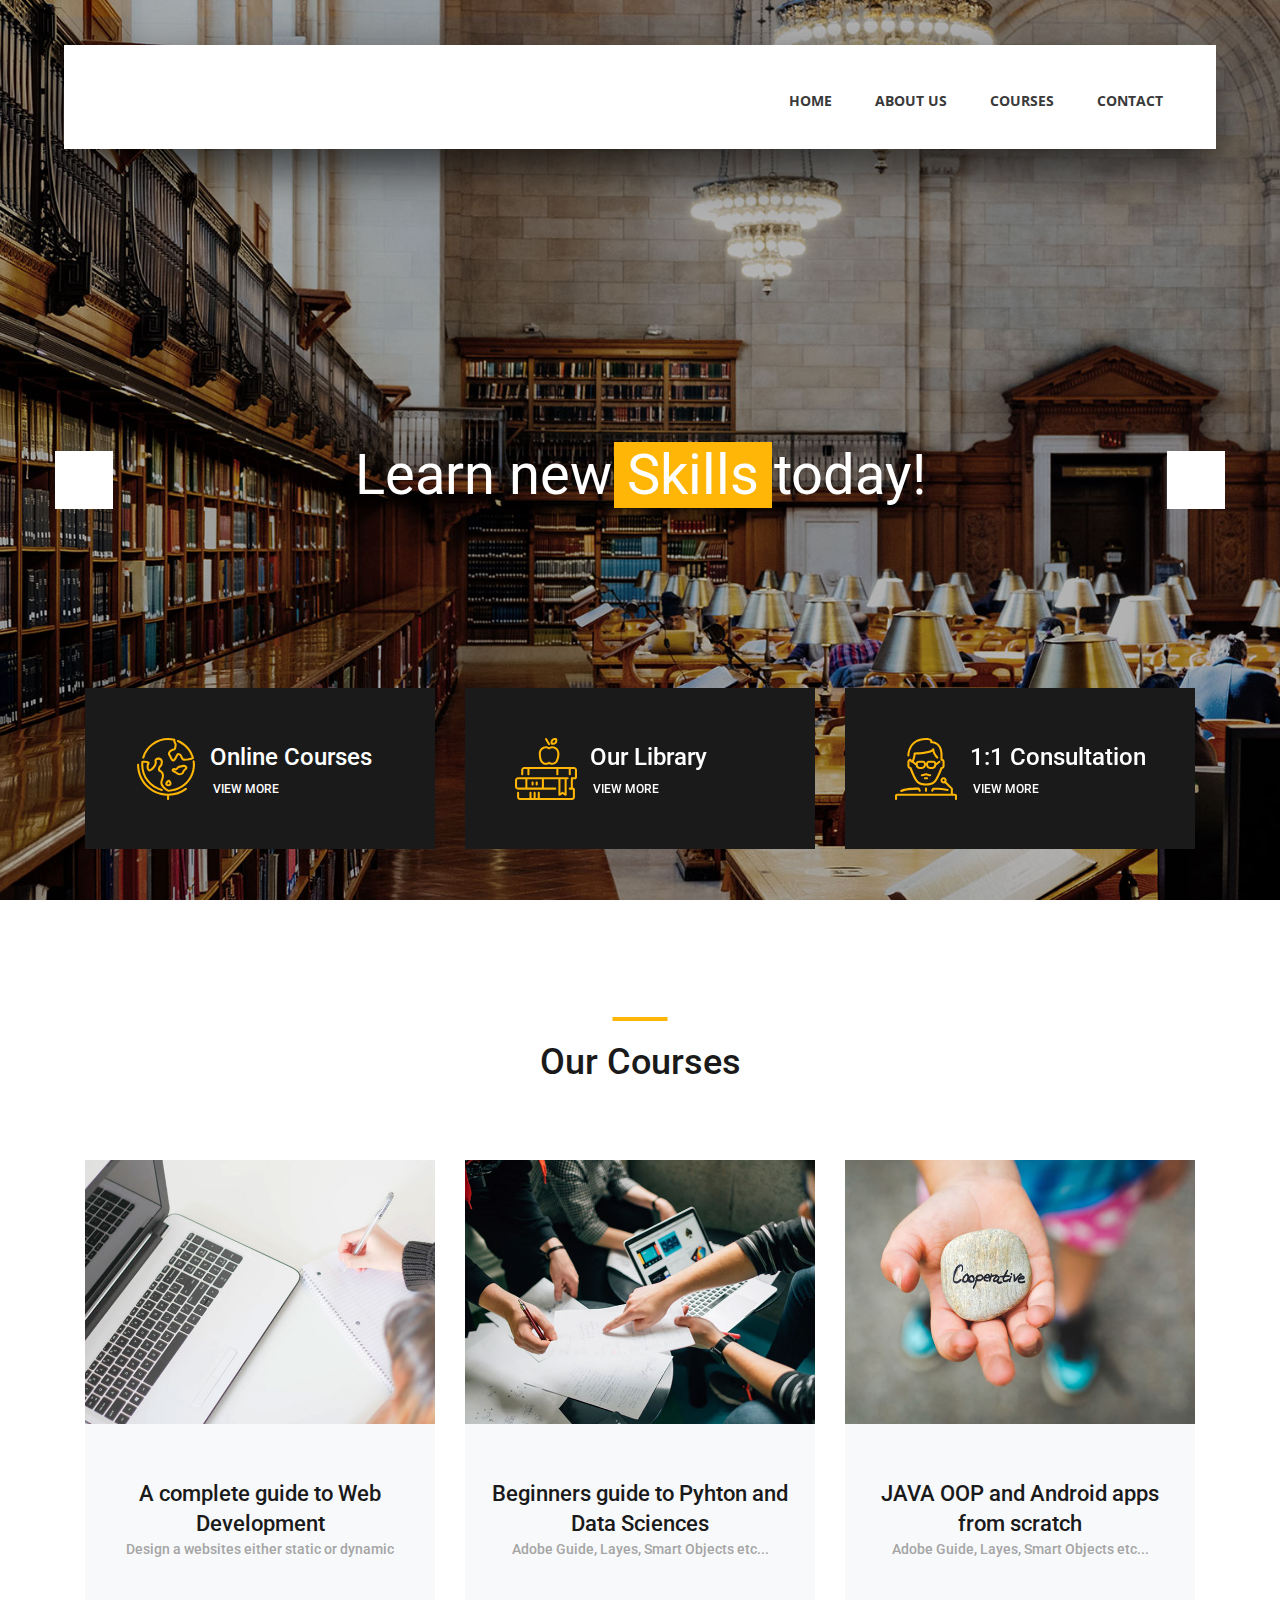
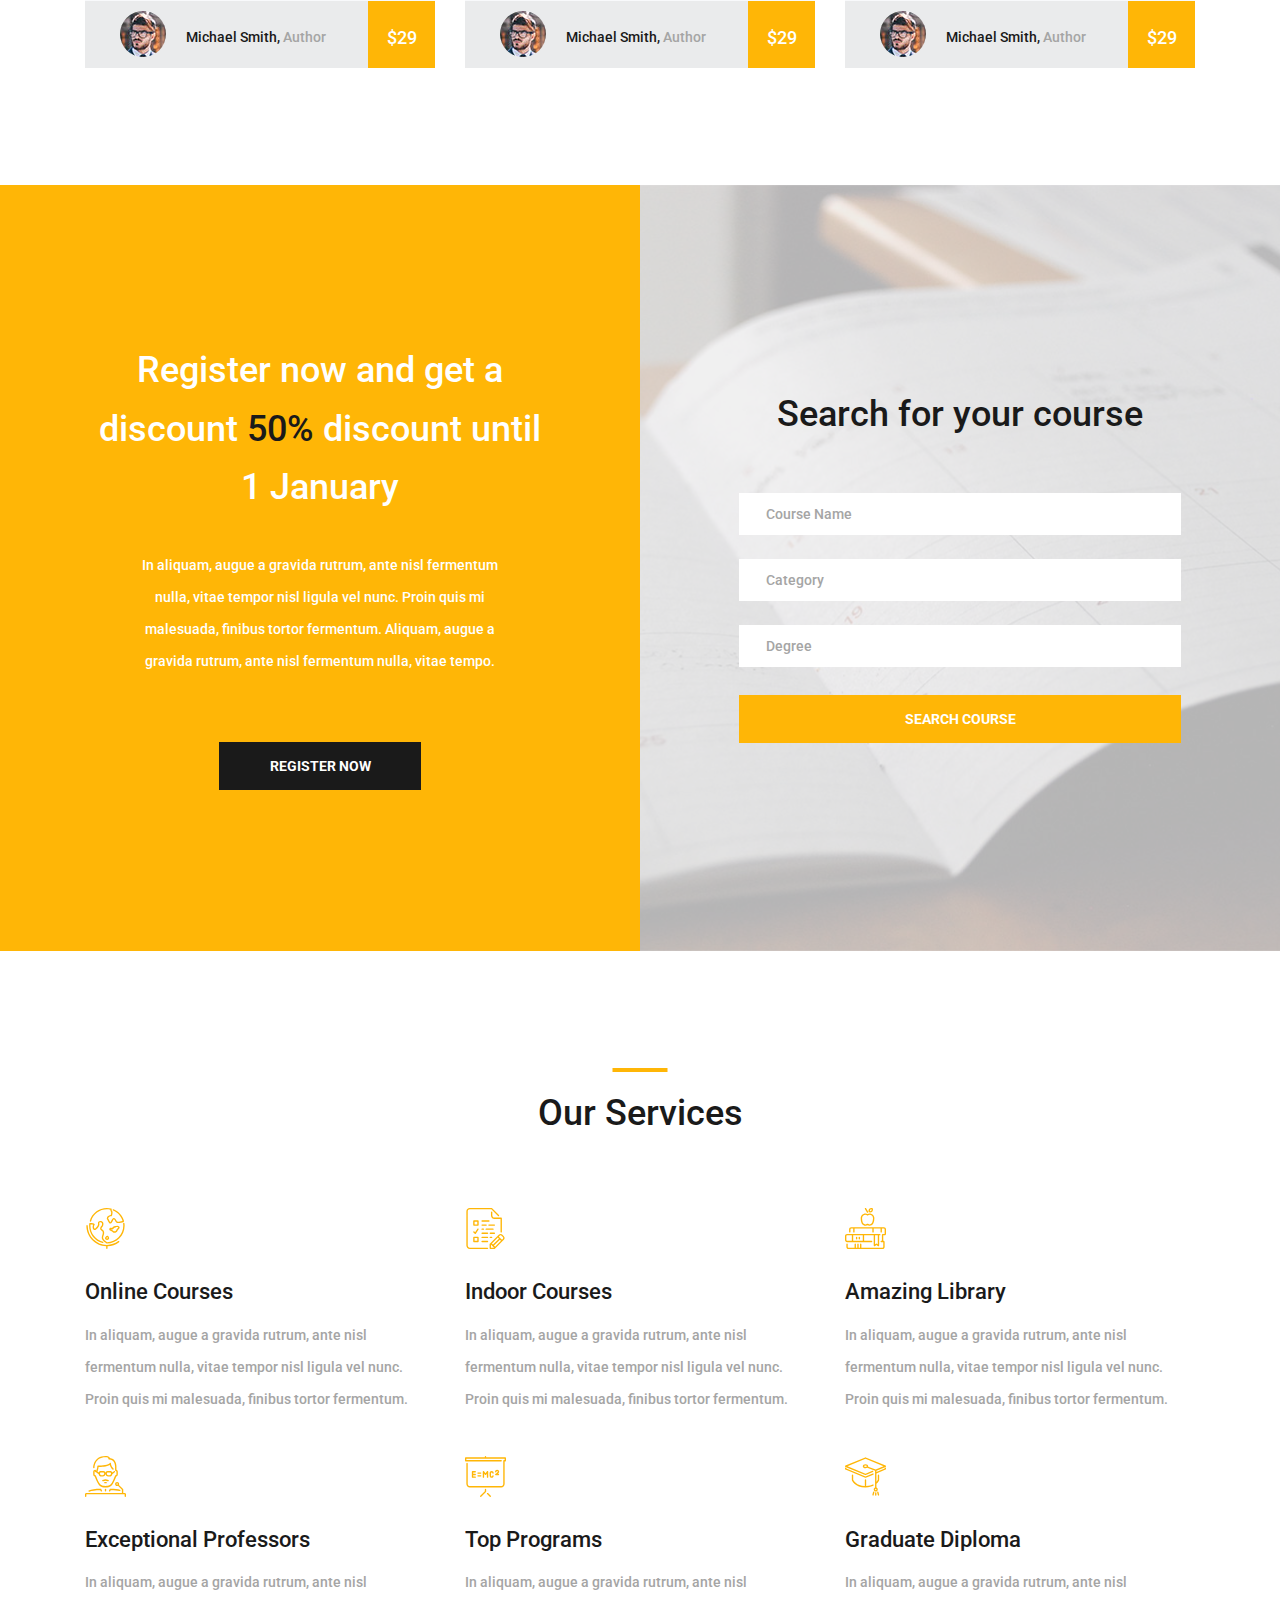
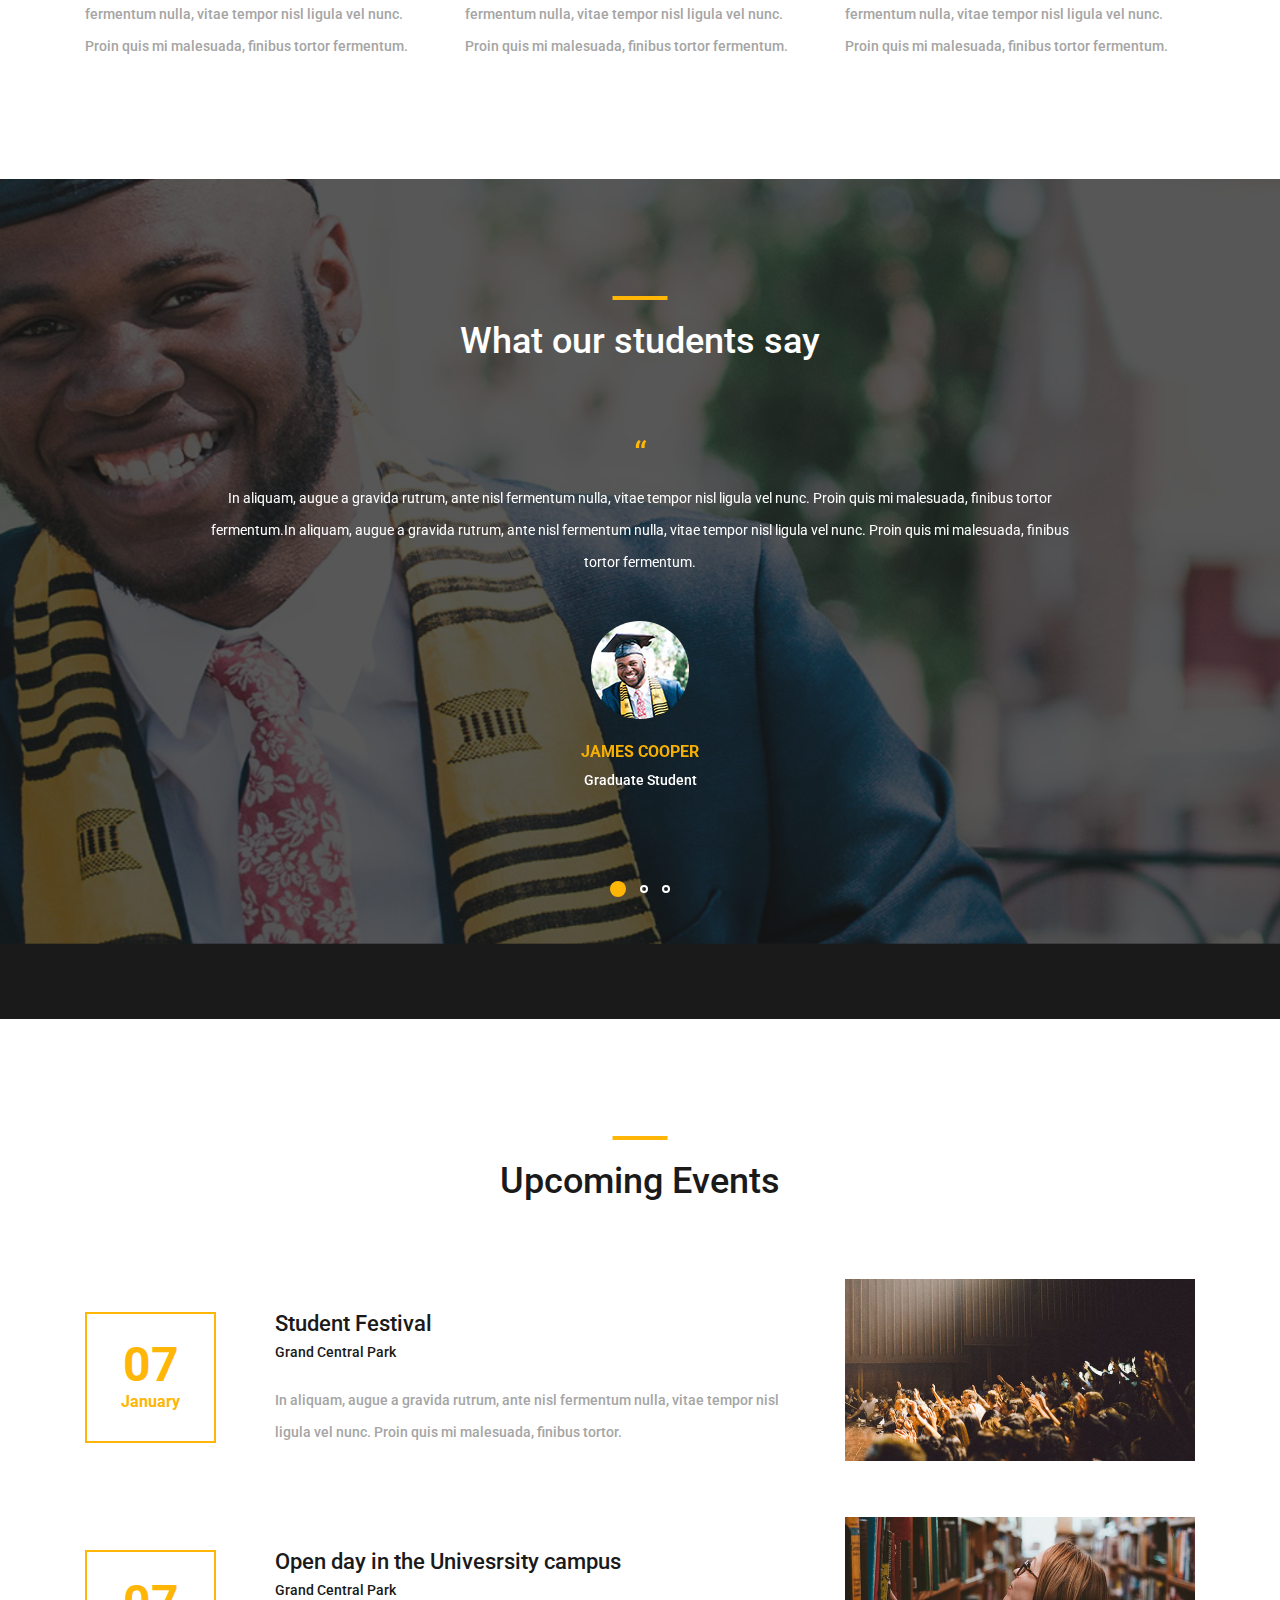
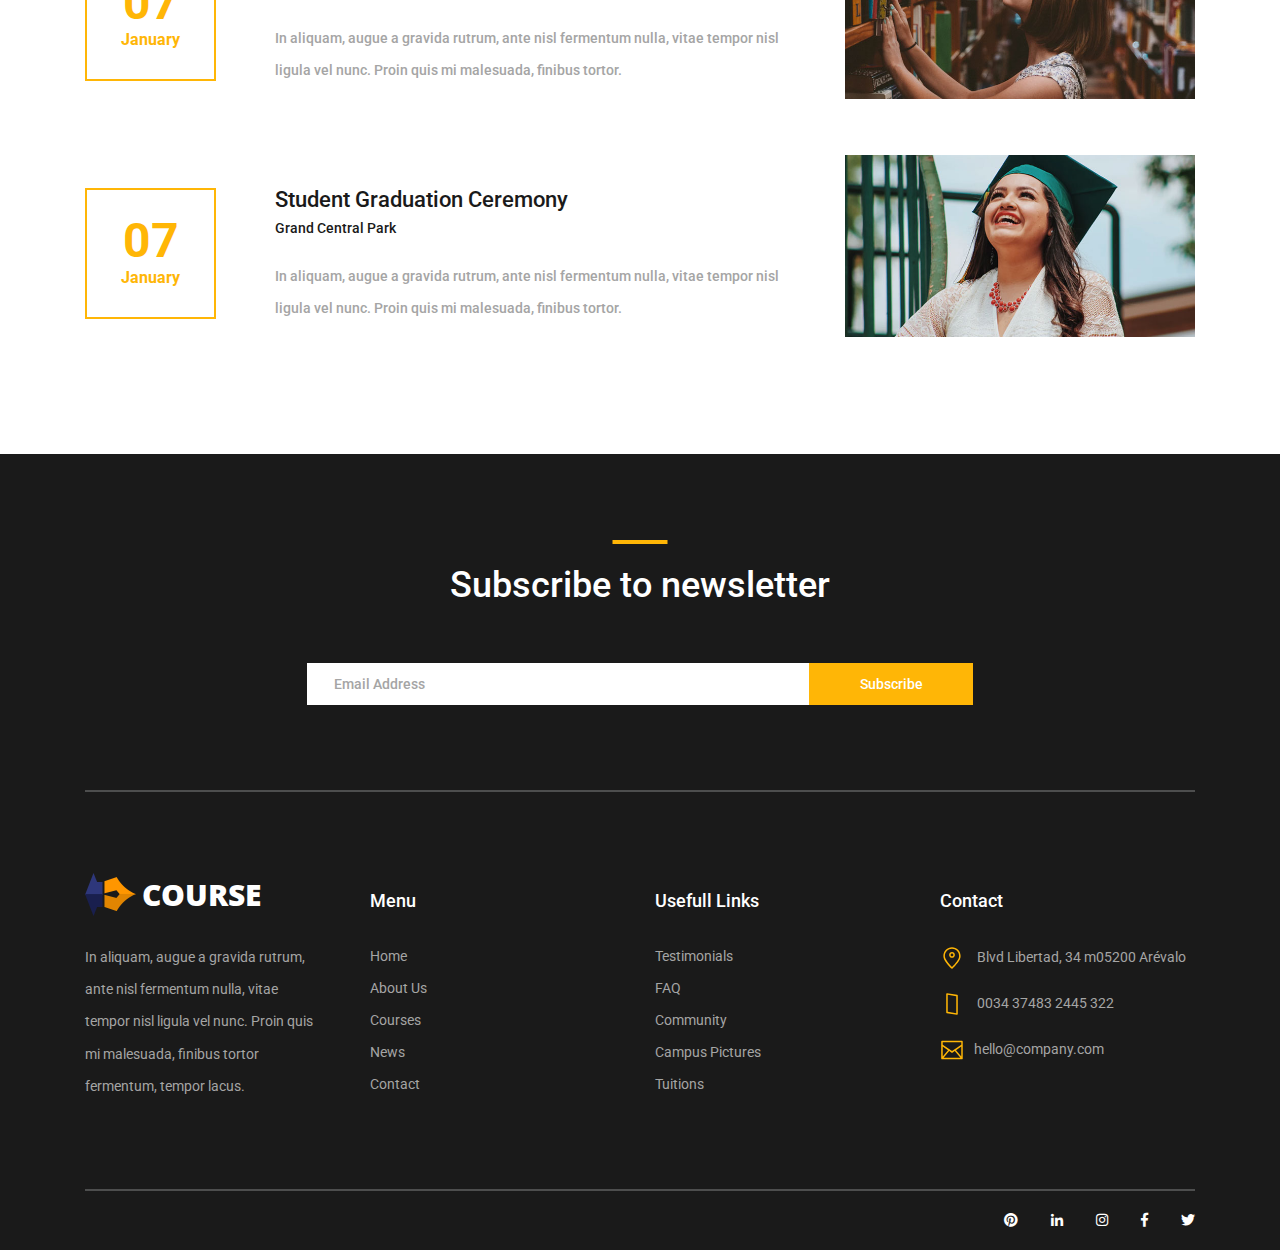
==== commit 30df4b7f: "Courses Section Headings" ====
--- a/index.html
+++ b/index.html
@@ -4,7 +4,7 @@
 <title>Course</title>
 <meta charset="utf-8">
 <meta http-equiv="X-UA-Compatible" content="IE=edge">
-<meta name="description" content="Course Project">
+<meta name="description" content="">
 <meta name="viewport" content="width=device-width, initial-scale=1">
 <link rel="stylesheet" type="text/css" href="styles/bootstrap4/bootstrap.min.css">
 <link href="plugins/fontawesome-free-5.0.1/css/fontawesome-all.css" rel="stylesheet" type="text/css">
@@ -25,8 +25,7 @@
 			<!-- Logo -->
 			<div class="logo_container">
 				<div class="logo">
-					<img src="images/logo.png" alt="">
-					<span>course</span>
+					<img src="images/mentor2.png" alt="">
 				</div>
 			</div>
 
@@ -37,8 +36,8 @@
 						<li class="main_nav_item"><a href="#">home</a></li>
 						<li class="main_nav_item"><a href="#">about us</a></li>
 						<li class="main_nav_item"><a href="courses.html">courses</a></li>
-						<li class="main_nav_item"><a href="elements.html">elements</a></li>
-						<li class="main_nav_item"><a href="news.html">news</a></li>
+						<!-- <li class="main_nav_item"><a href="elements.html">elements</a></li>
+						<li class="main_nav_item"><a href="news.html">news</a></li> -->
 						<li class="main_nav_item"><a href="contact.html">contact</a></li>
 					</ul>
 				</div>
@@ -46,8 +45,8 @@
 		</div>
 		<div class="header_side d-flex flex-row justify-content-center align-items-center">
 			<img src="images/phone-call.svg" alt="">
-			<span>+43 4566 7788 2457</span>
-		</div>
+			<span>+91 9937860014</span>
+		</div>	
 
 		<!-- Hamburger -->
 		<div class="hamburger_container">
@@ -71,8 +70,8 @@
 					<li class="menu_item menu_mm"><a href="#">Home</a></li>
 					<li class="menu_item menu_mm"><a href="#">About us</a></li>
 					<li class="menu_item menu_mm"><a href="courses.html">Courses</a></li>
-					<li class="menu_item menu_mm"><a href="elements.html">Elements</a></li>
-					<li class="menu_item menu_mm"><a href="news.html">News</a></li>
+					<!-- <li class="menu_item menu_mm"><a href="elements.html">Elements</a></li>
+					<li class="menu_item menu_mm"><a href="news.html">News</a></li> -->
 					<li class="menu_item menu_mm"><a href="contact.html">Contact</a></li>
 				</ul>
 
@@ -80,7 +79,7 @@
 				
 				<div class="menu_social_container menu_mm">
 					<ul class="menu_social menu_mm">
-						<li class="menu_social_item menu_mm"><a href="#"><i class="fab fa-pinterest"></i></a></li>
+						<li class="menu_social_item menu_mm"><a href="#"><i class="fab fa-youtube"></i></a></li>
 						<li class="menu_social_item menu_mm"><a href="#"><i class="fab fa-linkedin-in"></i></a></li>
 						<li class="menu_social_item menu_mm"><a href="#"><i class="fab fa-instagram"></i></a></li>
 						<li class="menu_social_item menu_mm"><a href="#"><i class="fab fa-facebook-f"></i></a></li>
@@ -88,7 +87,7 @@
 					</ul>
 				</div>
 
-				<div class="menu_copyright menu_mm">Colorlib All rights reserved</div>
+				<div class="menu_copyright menu_mm">MentorMe All rights reserved</div>
 			</div>
 
 		</div>
@@ -108,7 +107,7 @@
 					<div class="hero_slide_background" style="background-image:url(images/slider_background.jpg)"></div>
 					<div class="hero_slide_container d-flex flex-column align-items-center justify-content-center">
 						<div class="hero_slide_content text-center">
-							<h1 data-animation-in="fadeInUp" data-animation-out="animate-out fadeOut">Get your <span>Education</span> today!</h1>
+							<h1 data-animation-in="fadeInUp" data-animation-out="animate-out fadeOut">Learn new <span>Skills</span> today!</h1>
 						</div>
 					</div>
 				</div>
@@ -118,7 +117,7 @@
 					<div class="hero_slide_background" style="background-image:url(images/slider_background.jpg)"></div>
 					<div class="hero_slide_container d-flex flex-column align-items-center justify-content-center">
 						<div class="hero_slide_content text-center">
-							<h1 data-animation-in="fadeInUp" data-animation-out="animate-out fadeOut">Get your <span>Education</span> today!</h1>
+							<h1 data-animation-in="fadeInUp" data-animation-out="animate-out fadeOut">Build your own <span>Application</span> today!</h1>
 						</div>
 					</div>
 				</div>
@@ -128,15 +127,15 @@
 					<div class="hero_slide_background" style="background-image:url(images/slider_background.jpg)"></div>
 					<div class="hero_slide_container d-flex flex-column align-items-center justify-content-center">
 						<div class="hero_slide_content text-center">
-							<h1 data-animation-in="fadeInUp" data-animation-out="animate-out fadeOut">Get your <span>Education</span> today!</h1>
-						</div>
-					</div>
-				</div>
-
-			</div>
-
-			<div class="hero_slider_left hero_slider_nav trans_200"><span class="trans_200">prev</span></div>
-			<div class="hero_slider_right hero_slider_nav trans_200"><span class="trans_200">next</span></div>
+							<h1 data-animation-in="fadeInUp" data-animation-out="animate-out fadeOut">Register for an <span>Amazing Journey</span> today!</h1>
+						</div>
+					</div>
+				</div>
+
+			</div>
+
+			<div class="hero_slider_left hero_slider_nav trans_200"><span class="trans_200"></span></div>
+			<div class="hero_slider_right hero_slider_nav trans_200"><span class="trans_200"></span></div>
 		</div>
 
 	</div>
@@ -170,7 +169,7 @@
 						<div class="hero_box d-flex flex-row align-items-center justify-content-start">
 							<img src="images/professor.svg" class="svg" alt="">
 							<div class="hero_box_content">
-								<h2 class="hero_box_title">Our Teachers</h2>
+								<h2 class="hero_box_title">1:1 Consultation</h2>
 								<a href="teachers.html" class="hero_box_link">view more</a>
 							</div>
 						</div>
@@ -188,7 +187,7 @@
 			<div class="row">
 				<div class="col">
 					<div class="section_title text-center">
-						<h1>Popular Courses</h1>
+						<h1>Our Courses</h1>
 					</div>
 				</div>
 			</div>
@@ -200,8 +199,8 @@
 					<div class="card">
 						<img class="card-img-top" src="images/course_1.jpg" alt="https://unsplash.com/@kellybrito">
 						<div class="card-body text-center">
-							<div class="card-title"><a href="courses.html">A complete guide to design</a></div>
-							<div class="card-text">Adobe Guide, Layes, Smart Objects etc...</div>
+							<div class="card-title"><a href="courses.html">A complete guide to Web Development</a></div>
+							<div class="card-text">Design a websites either static or dynamic</div>
 						</div>
 						<div class="price_box d-flex flex-row align-items-center">
 							<div class="course_author_image">
@@ -218,7 +217,7 @@
 					<div class="card">
 						<img class="card-img-top" src="images/course_2.jpg" alt="https://unsplash.com/@cikstefan">
 						<div class="card-body text-center">
-							<div class="card-title"><a href="courses.html">Beginners guide to HTML</a></div>
+							<div class="card-title"><a href="courses.html">Beginners guide to Pyhton and Data Sciences</a></div>
 							<div class="card-text">Adobe Guide, Layes, Smart Objects etc...</div>
 						</div>
 						<div class="price_box d-flex flex-row align-items-center">
@@ -236,7 +235,7 @@
 					<div class="card">
 						<img class="card-img-top" src="images/course_3.jpg" alt="https://unsplash.com/@dsmacinnes">
 						<div class="card-body text-center">
-							<div class="card-title"><a href="courses.html">Advanced Photoshop</a></div>
+							<div class="card-title"><a href="courses.html">JAVA OOP and Android apps from scratch</a></div>
 							<div class="card-text">Adobe Guide, Layes, Smart Objects etc...</div>
 						</div>
 						<div class="price_box d-flex flex-row align-items-center">
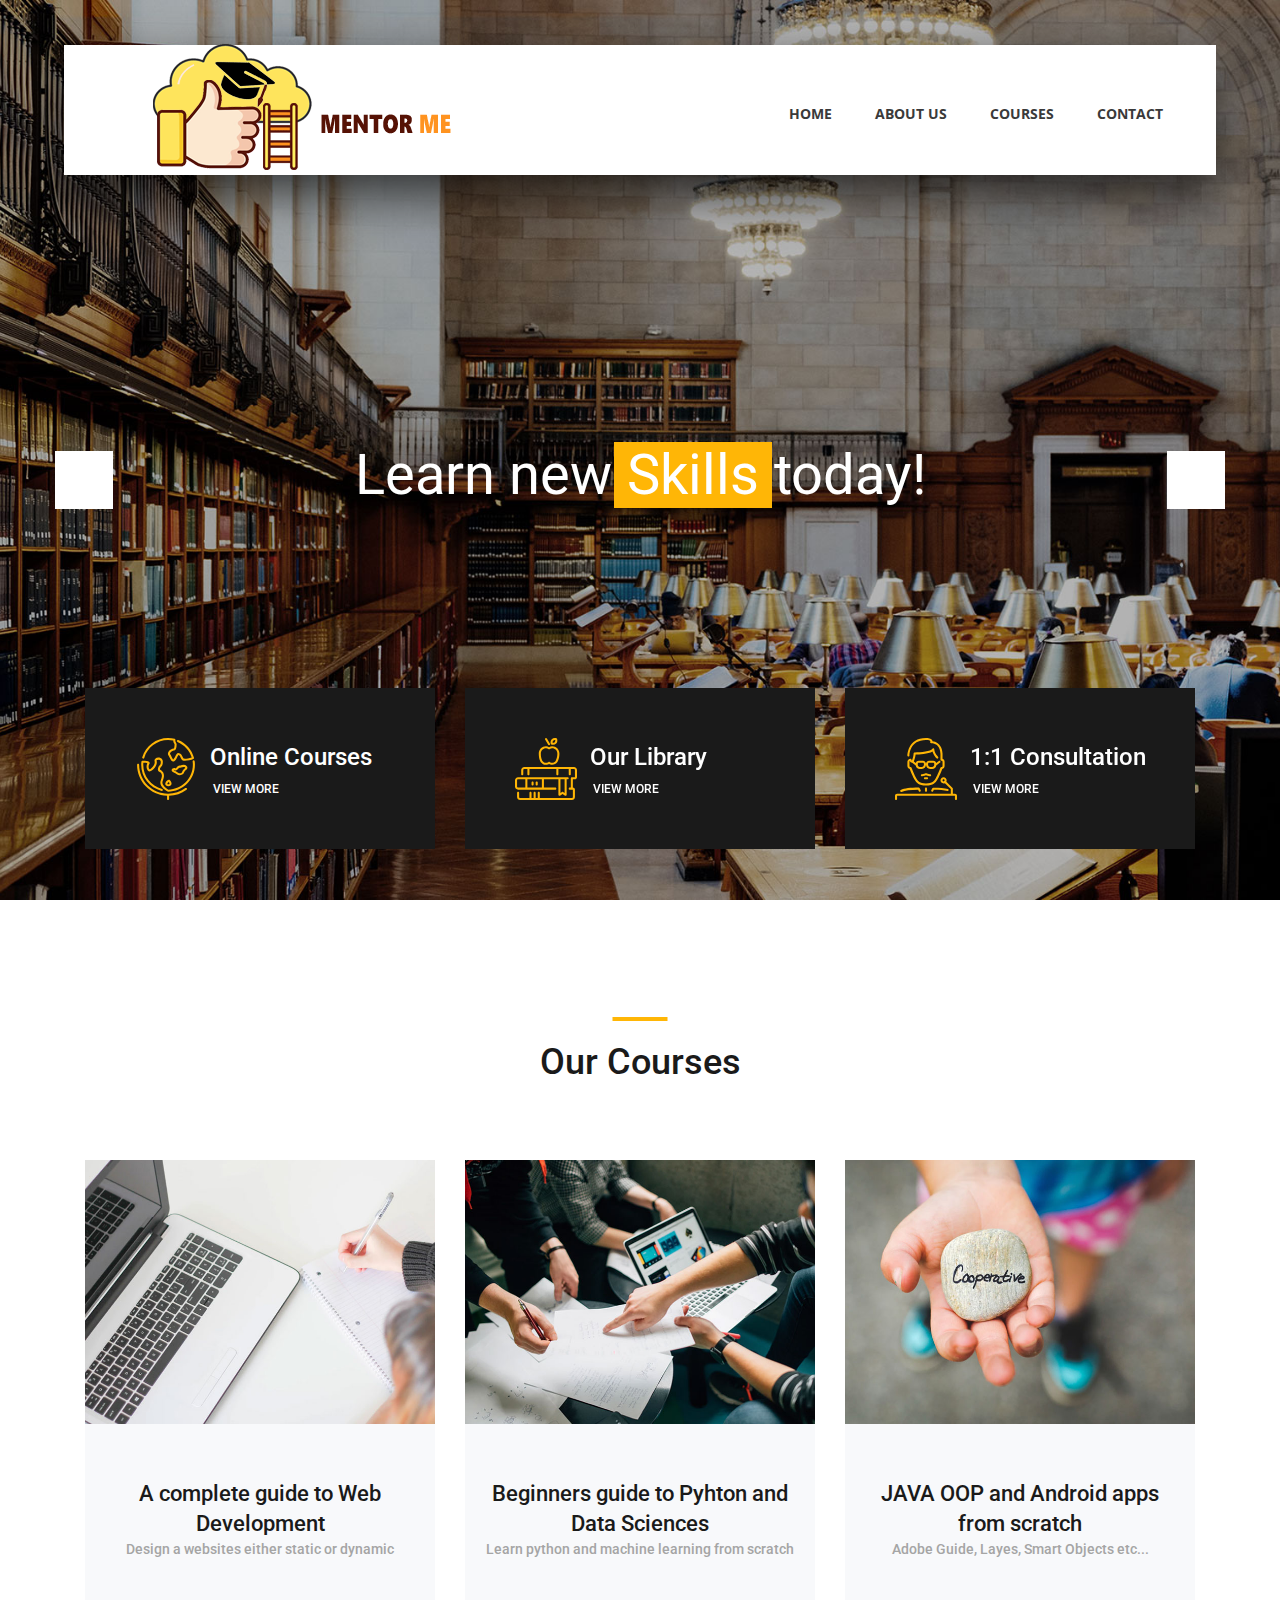
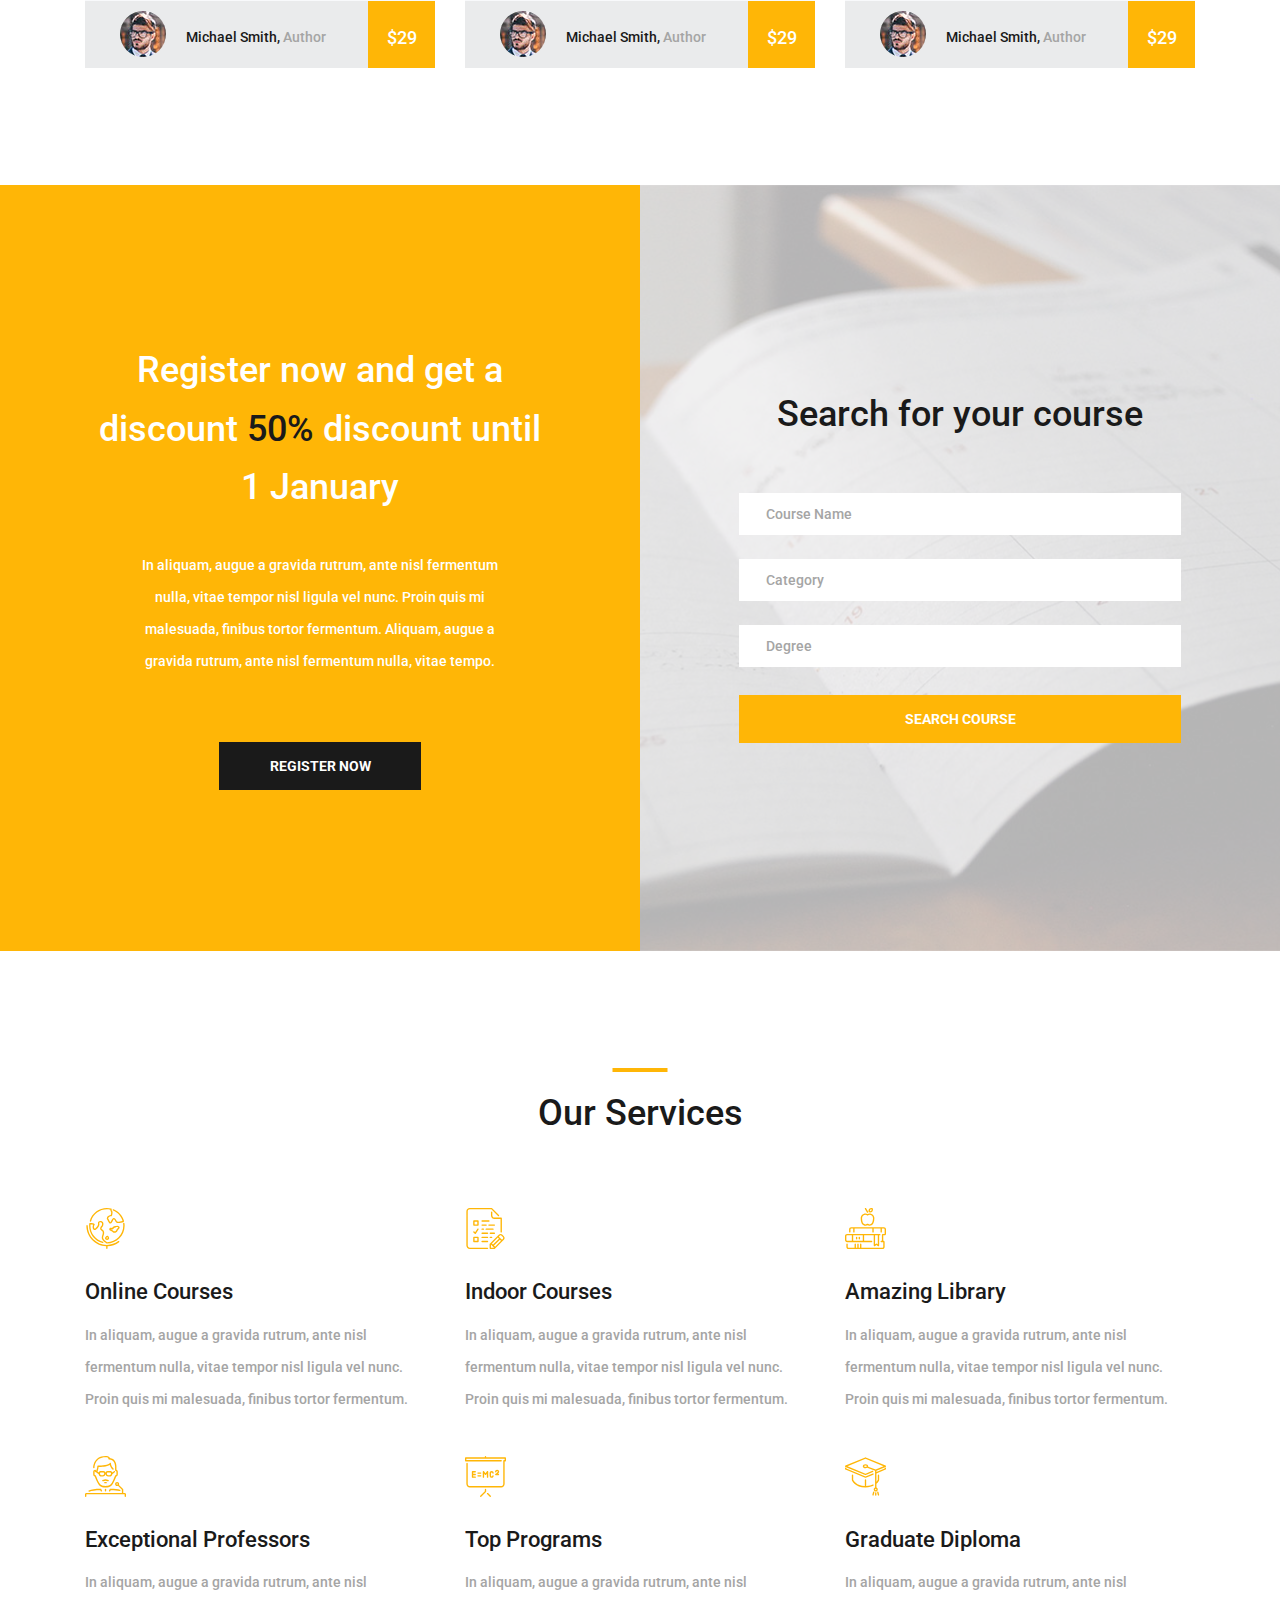
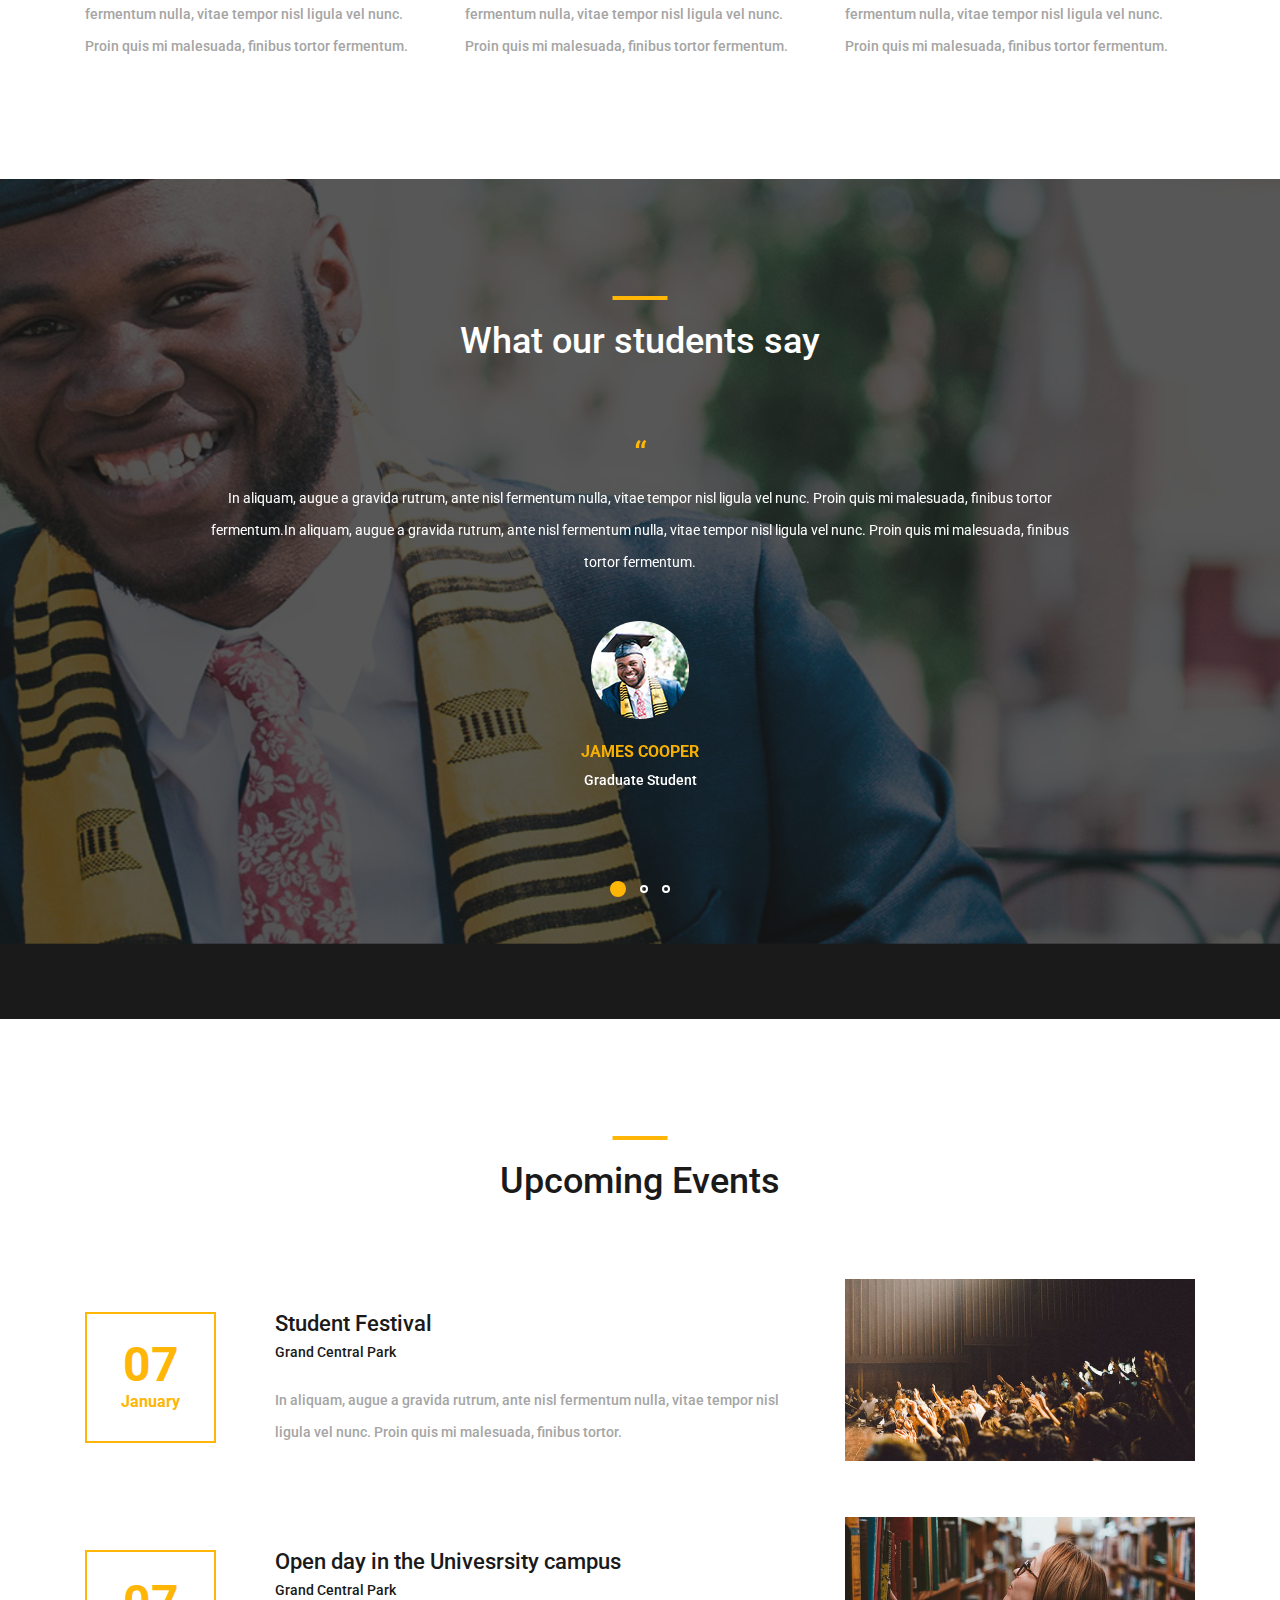
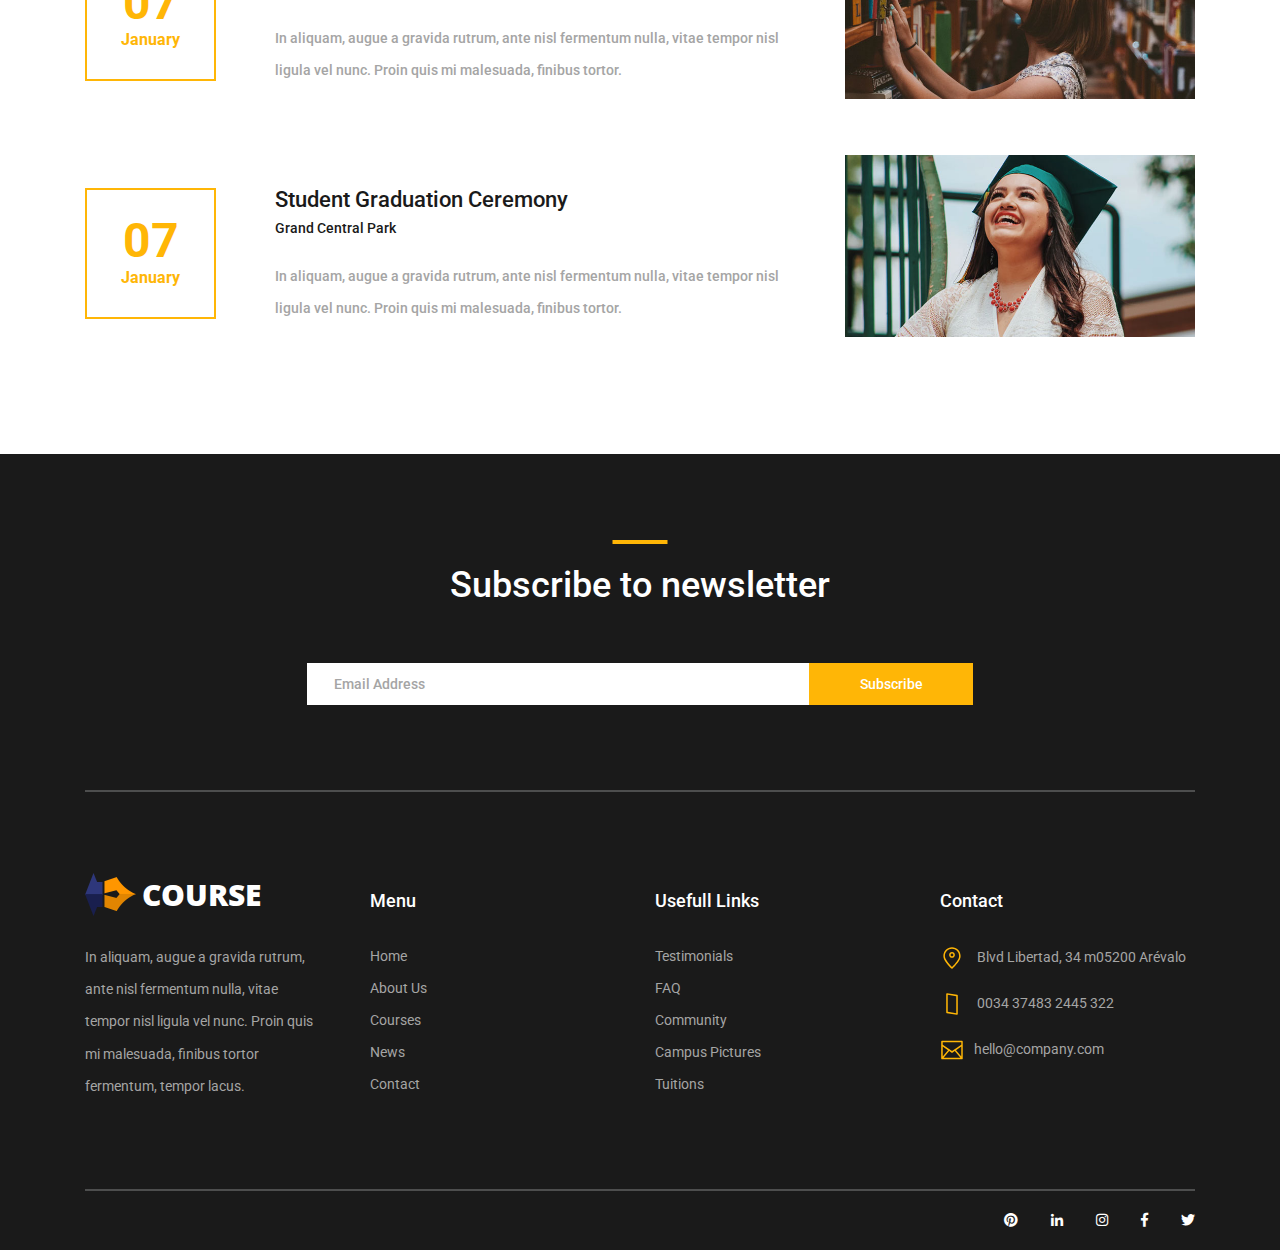
==== commit b2eb9676: "Courses Section Headings" ====
--- a/index.html
+++ b/index.html
@@ -218,7 +218,7 @@
 						<img class="card-img-top" src="images/course_2.jpg" alt="https://unsplash.com/@cikstefan">
 						<div class="card-body text-center">
 							<div class="card-title"><a href="courses.html">Beginners guide to Pyhton and Data Sciences</a></div>
-							<div class="card-text">Adobe Guide, Layes, Smart Objects etc...</div>
+							<div class="card-text">Learn python and machine learning from scratch</div>
 						</div>
 						<div class="price_box d-flex flex-row align-items-center">
 							<div class="course_author_image">
--- a/styles/main_styles.css
+++ b/styles/main_styles.css
@@ -288,8 +288,8 @@
 	-ms-transform: translateX(-50%);
 	-o-transform: translateX(-50%);
 	transform: translateX(-50%);
-	width: 1318px;
-	height: 104px;
+	width: 1400px;
+	height: 130px;
 	background: #FFFFFF;
 	z-index: 10;
 	-webkit-transition: all 200ms ease;
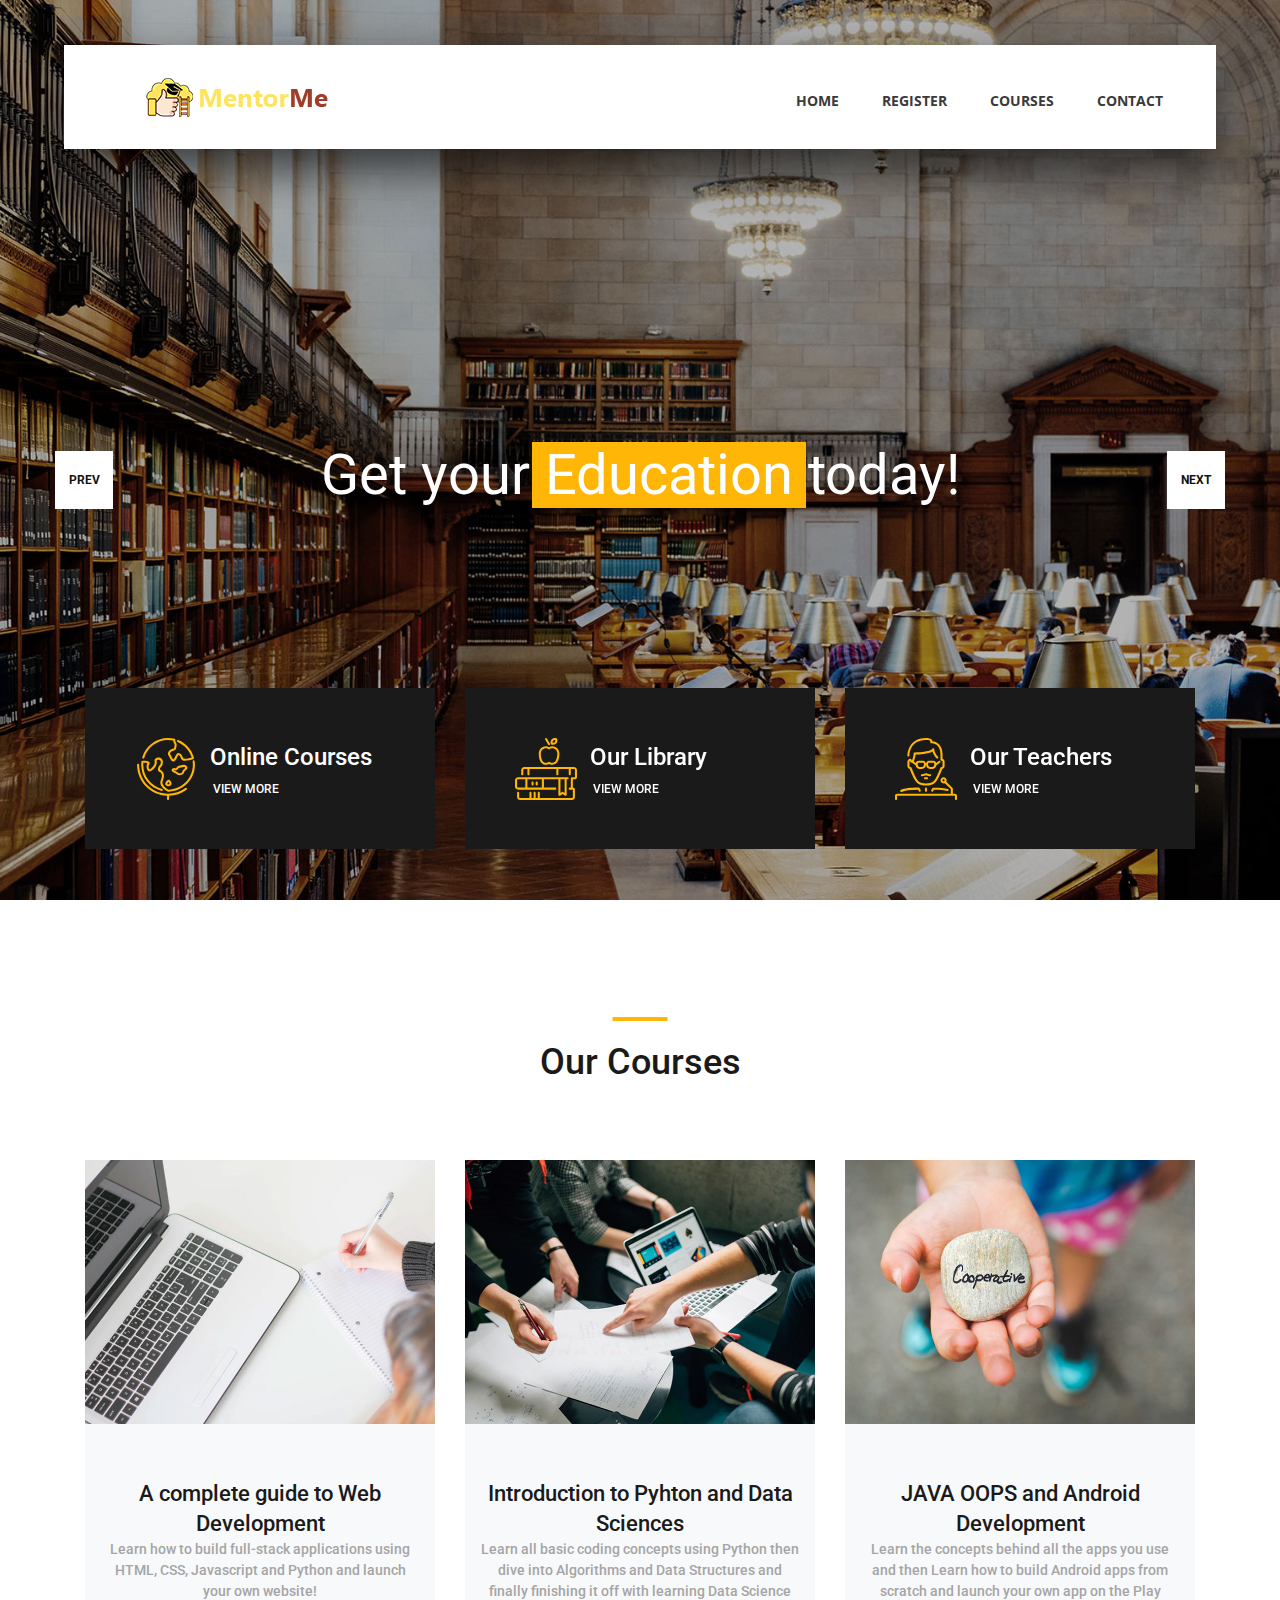
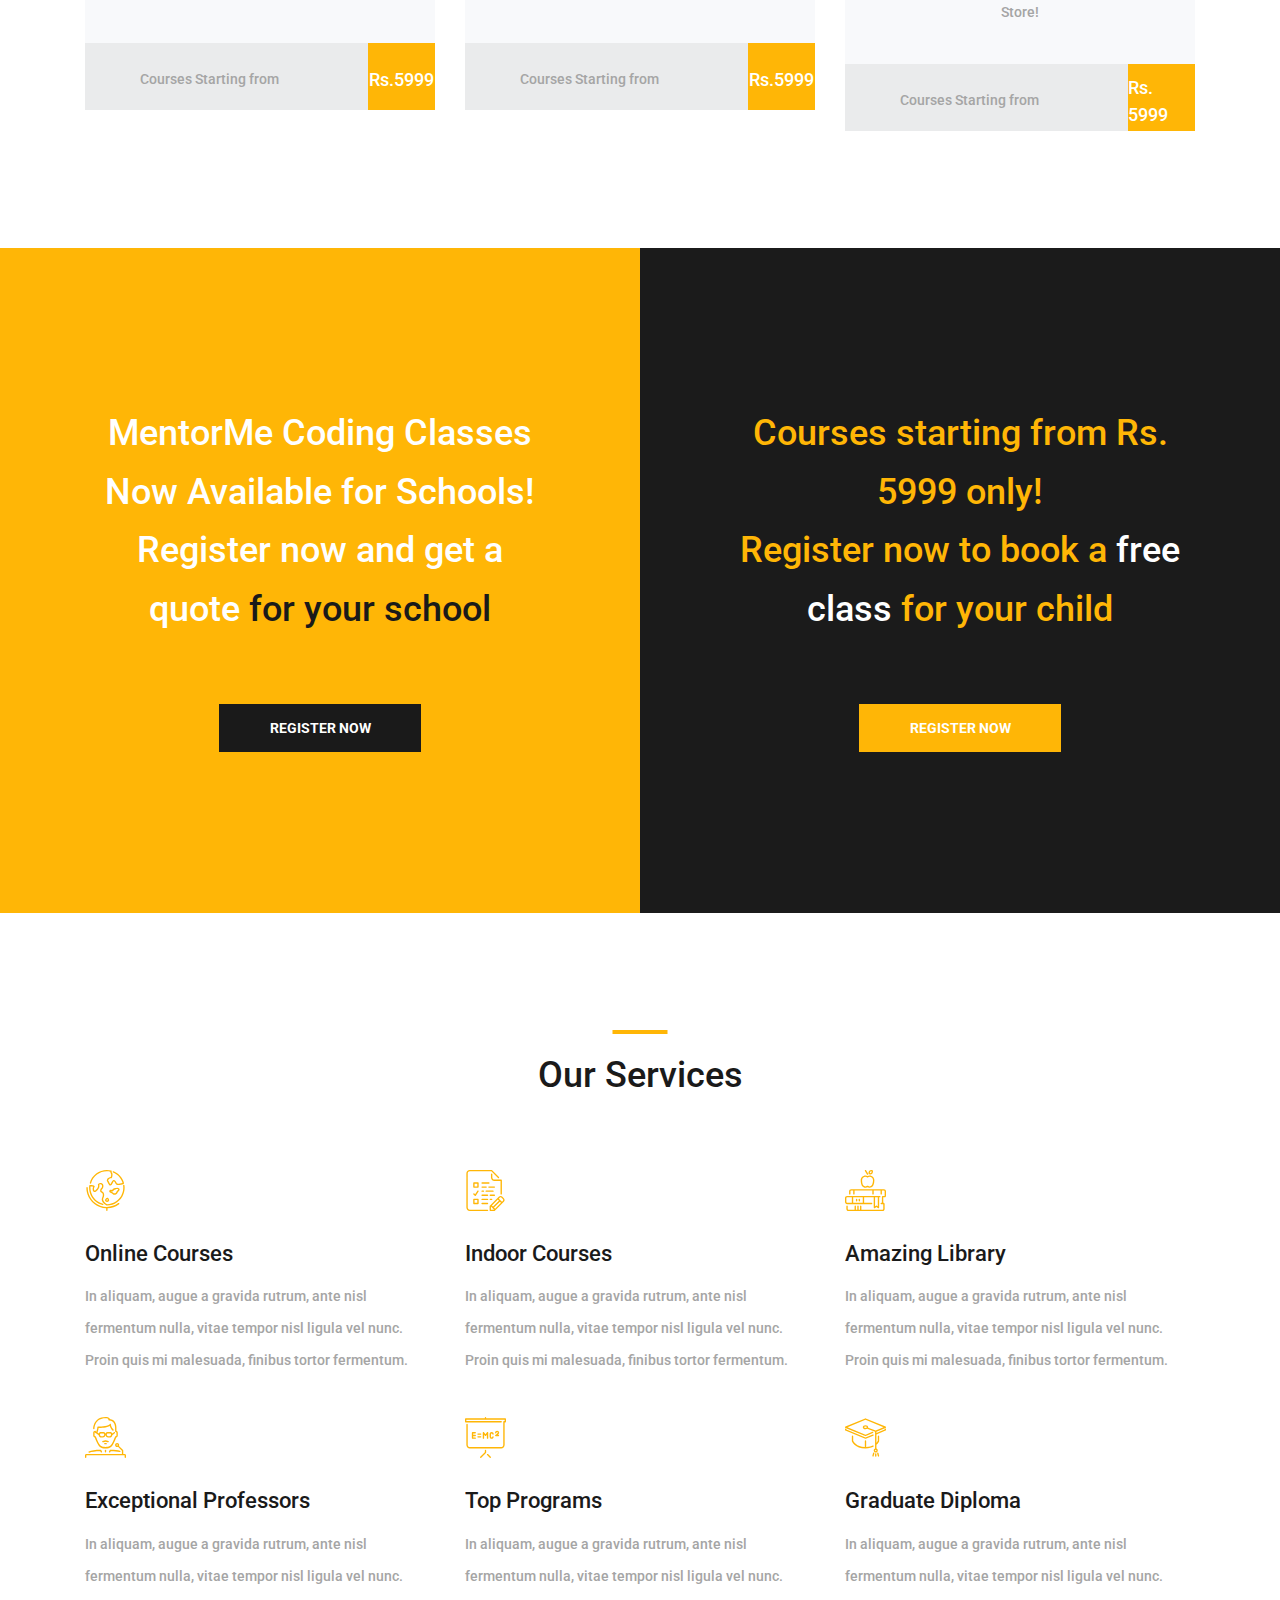
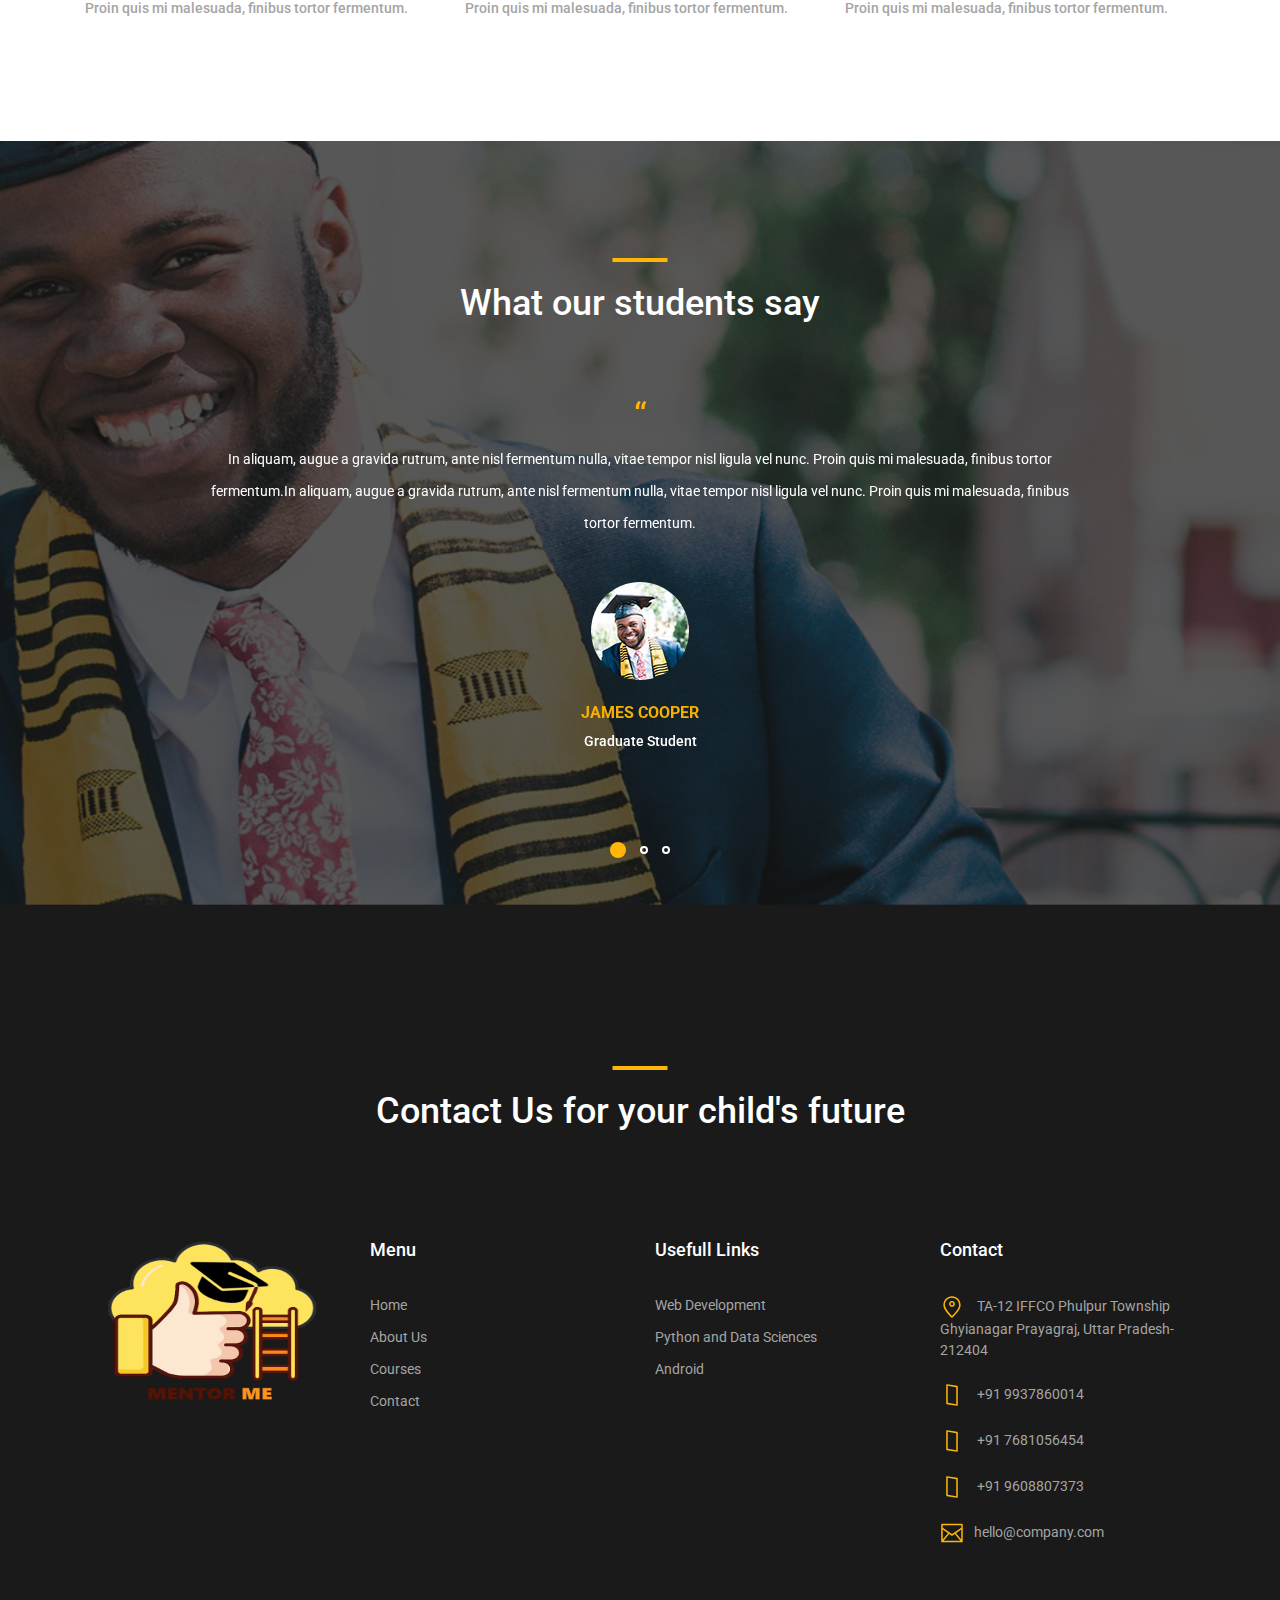
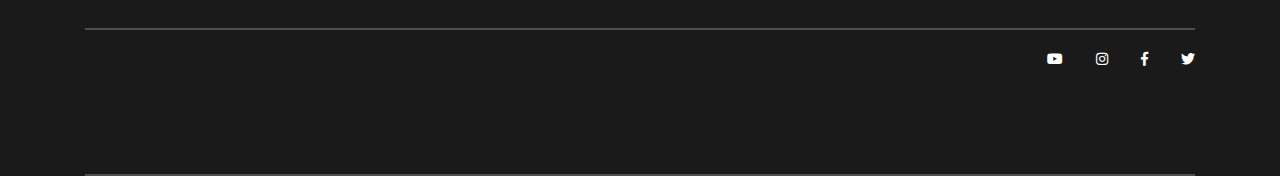
==== commit 7133490d: "Merge pull request #3 from SomuBhandari/newcontent" ====
--- a/index.html
+++ b/index.html
@@ -12,7 +12,10 @@
 <link rel="stylesheet" type="text/css" href="plugins/OwlCarousel2-2.2.1/owl.theme.default.css">
 <link rel="stylesheet" type="text/css" href="plugins/OwlCarousel2-2.2.1/animate.css">
 <link rel="stylesheet" type="text/css" href="styles/main_styles.css">
+<!-- <link rel="stylesheet" type="text/css" href="styles/main_styles1.css"> -->
 <link rel="stylesheet" type="text/css" href="styles/responsive.css">
+<!-- <link rel="stylesheet" type="text/css" href="styles/elements_styles.css"> -->
+<!-- <link rel="stylesheet" type="text/css" href="styles/elements_responsive.css"> -->
 </head>
 <body>
 
@@ -25,7 +28,7 @@
 			<!-- Logo -->
 			<div class="logo_container">
 				<div class="logo">
-					<img src="images/mentor2.png" alt="">
+					<img src="images/logoweb.png" alt="">
 				</div>
 			</div>
 
@@ -33,9 +36,9 @@
 			<nav class="main_nav_container">
 				<div class="main_nav">
 					<ul class="main_nav_list">
-						<li class="main_nav_item"><a href="#">home</a></li>
-						<li class="main_nav_item"><a href="#">about us</a></li>
-						<li class="main_nav_item"><a href="courses.html">courses</a></li>
+						<li class="main_nav_item"><a href="index.html">home</a></li>
+						<li class="main_nav_item"><a href="index.html#register">register</a></li>
+						<li class="main_nav_item"><a href="#courses">courses</a></li>
 						<!-- <li class="main_nav_item"><a href="elements.html">elements</a></li>
 						<li class="main_nav_item"><a href="news.html">news</a></li> -->
 						<li class="main_nav_item"><a href="contact.html">contact</a></li>
@@ -67,9 +70,9 @@
 		<div class="menu_inner menu_mm">
 			<div class="menu menu_mm">
 				<ul class="menu_list menu_mm">
-					<li class="menu_item menu_mm"><a href="#">Home</a></li>
-					<li class="menu_item menu_mm"><a href="#">About us</a></li>
-					<li class="menu_item menu_mm"><a href="courses.html">Courses</a></li>
+					<li class="menu_item menu_mm"><a href="index.html">Home</a></li>
+					<li class="menu_item menu_mm"><a href="index.html#register">Register</a></li>
+					<li class="menu_item menu_mm"><a href="#">Courses</a></li>
 					<!-- <li class="menu_item menu_mm"><a href="elements.html">Elements</a></li>
 					<li class="menu_item menu_mm"><a href="news.html">News</a></li> -->
 					<li class="menu_item menu_mm"><a href="contact.html">Contact</a></li>
@@ -107,7 +110,7 @@
 					<div class="hero_slide_background" style="background-image:url(images/slider_background.jpg)"></div>
 					<div class="hero_slide_container d-flex flex-column align-items-center justify-content-center">
 						<div class="hero_slide_content text-center">
-							<h1 data-animation-in="fadeInUp" data-animation-out="animate-out fadeOut">Learn new <span>Skills</span> today!</h1>
+							<h1 data-animation-in="fadeInUp" data-animation-out="animate-out fadeOut">Get your <span>Education</span> today!</h1>
 						</div>
 					</div>
 				</div>
@@ -117,7 +120,7 @@
 					<div class="hero_slide_background" style="background-image:url(images/slider_background.jpg)"></div>
 					<div class="hero_slide_container d-flex flex-column align-items-center justify-content-center">
 						<div class="hero_slide_content text-center">
-							<h1 data-animation-in="fadeInUp" data-animation-out="animate-out fadeOut">Build your own <span>Application</span> today!</h1>
+							<h1 data-animation-in="fadeInUp" data-animation-out="animate-out fadeOut">Get your <span>Education</span> today!</h1>
 						</div>
 					</div>
 				</div>
@@ -127,15 +130,15 @@
 					<div class="hero_slide_background" style="background-image:url(images/slider_background.jpg)"></div>
 					<div class="hero_slide_container d-flex flex-column align-items-center justify-content-center">
 						<div class="hero_slide_content text-center">
-							<h1 data-animation-in="fadeInUp" data-animation-out="animate-out fadeOut">Register for an <span>Amazing Journey</span> today!</h1>
-						</div>
-					</div>
-				</div>
-
-			</div>
-
-			<div class="hero_slider_left hero_slider_nav trans_200"><span class="trans_200"></span></div>
-			<div class="hero_slider_right hero_slider_nav trans_200"><span class="trans_200"></span></div>
+							<h1 data-animation-in="fadeInUp" data-animation-out="animate-out fadeOut">Get your <span>Education</span> today!</h1>
+						</div>
+					</div>
+				</div>
+
+			</div>
+
+			<div class="hero_slider_left hero_slider_nav trans_200"><span class="trans_200">prev</span></div>
+			<div class="hero_slider_right hero_slider_nav trans_200"><span class="trans_200">next</span></div>
 		</div>
 
 	</div>
@@ -169,7 +172,7 @@
 						<div class="hero_box d-flex flex-row align-items-center justify-content-start">
 							<img src="images/professor.svg" class="svg" alt="">
 							<div class="hero_box_content">
-								<h2 class="hero_box_title">1:1 Consultation</h2>
+								<h2 class="hero_box_title">Our Teachers</h2>
 								<a href="teachers.html" class="hero_box_link">view more</a>
 							</div>
 						</div>
@@ -182,7 +185,7 @@
 
 	<!-- Popular -->
 
-	<div class="popular page_section">
+	<div class="popular page_section" id="courses">
 		<div class="container">
 			<div class="row">
 				<div class="col">
@@ -197,17 +200,17 @@
 				<!-- Popular Course Item -->
 				<div class="col-lg-4 course_box">
 					<div class="card">
-						<img class="card-img-top" src="images/course_1.jpg" alt="https://unsplash.com/@kellybrito">
+						<img class="card-img-top" src="images/course_1.jpg" alt="">
 						<div class="card-body text-center">
 							<div class="card-title"><a href="courses.html">A complete guide to Web Development</a></div>
-							<div class="card-text">Design a websites either static or dynamic</div>
+							<div class="card-text">Learn how to build full-stack applications using HTML, CSS, Javascript and Python and launch your own website!</div>
 						</div>
 						<div class="price_box d-flex flex-row align-items-center">
-							<div class="course_author_image">
-								<img src="images/author.jpg" alt="https://unsplash.com/@mehdizadeh">
-							</div>
-							<div class="course_author_name">Michael Smith, <span>Author</span></div>
-							<div class="course_price d-flex flex-column align-items-center justify-content-center"><span>$29</span></div>
+							<!-- <div class="course_author_image">
+								<img src="images/author.jpg" alt="">
+							</div> -->
+							<div class="course_author_name">  <span>Courses Starting from</span></div>
+							<div class="course_price d-flex flex-column align-items-center justify-content-center"><span>Rs.5999</span></div>
 						</div>
 					</div>
 				</div>
@@ -217,15 +220,15 @@
 					<div class="card">
 						<img class="card-img-top" src="images/course_2.jpg" alt="https://unsplash.com/@cikstefan">
 						<div class="card-body text-center">
-							<div class="card-title"><a href="courses.html">Beginners guide to Pyhton and Data Sciences</a></div>
-							<div class="card-text">Learn python and machine learning from scratch</div>
+							<div class="card-title"><a href="courses.html">Introduction to Pyhton and Data Sciences</a></div>
+							<div class="card-text">Learn all basic coding concepts using Python then dive into Algorithms and Data Structures and finally finishing it off with learning Data Science</div>
 						</div>
 						<div class="price_box d-flex flex-row align-items-center">
-							<div class="course_author_image">
+							<!-- <div class="course_author_image">
 								<img src="images/author.jpg" alt="https://unsplash.com/@mehdizadeh">
-							</div>
-							<div class="course_author_name">Michael Smith, <span>Author</span></div>
-							<div class="course_price d-flex flex-column align-items-center justify-content-center"><span>$29</span></div>
+							</div> -->
+							<div class="course_author_name"> <span>Courses Starting from</span></div>
+							<div class="course_price d-flex flex-column align-items-center justify-content-center"><span>Rs.5999</span></div>
 						</div>
 					</div>
 				</div>
@@ -235,15 +238,15 @@
 					<div class="card">
 						<img class="card-img-top" src="images/course_3.jpg" alt="https://unsplash.com/@dsmacinnes">
 						<div class="card-body text-center">
-							<div class="card-title"><a href="courses.html">JAVA OOP and Android apps from scratch</a></div>
-							<div class="card-text">Adobe Guide, Layes, Smart Objects etc...</div>
+							<div class="card-title"><a href="courses.html">JAVA OOPS and Android Development</a></div>
+							<div class="card-text">Learn the concepts behind all the apps you use and then Learn how to build Android apps from scratch and launch your own app on the Play Store!</div>
 						</div>
 						<div class="price_box d-flex flex-row align-items-center">
-							<div class="course_author_image">
+							<!-- <div class="course_author_image">
 								<img src="images/author.jpg" alt="https://unsplash.com/@mehdizadeh">
-							</div>
-							<div class="course_author_name">Michael Smith, <span>Author</span></div>
-							<div class="course_price d-flex flex-column align-items-center justify-content-center"><span>$29</span></div>
+							</div> -->
+							<div class="course_author_name"> <span>Courses Starting from</span></div>
+							<div class="course_price d-flex flex-column align-items-center justify-content-center"><span>Rs.		5999</span></div>
 						</div>
 					</div>
 				</div>
@@ -253,20 +256,23 @@
 
 	<!-- Register -->
 
-	<div class="register">
+	<div class="register" id="register">
 
 		<div class="container-fluid">
 			
 			<div class="row row-eq-height">
+					
+				
 				<div class="col-lg-6 nopadding">
+				
 					
 					<!-- Register -->
 
 					<div class="register_section d-flex flex-column align-items-center justify-content-center">
 						<div class="register_content text-center">
-							<h1 class="register_title">Register now and get a discount <span>50%</span> discount until 1 January</h1>
-							<p class="register_text">In aliquam, augue a gravida rutrum, ante nisl fermentum nulla, vitae tempor nisl ligula vel nunc. Proin quis mi malesuada, finibus tortor fermentum. Aliquam, augue a gravida rutrum, ante nisl fermentum nulla, vitae tempo.</p>
-							<div class="button button_1 register_button mx-auto trans_200"><a href="#">register now</a></div>
+							<h1 class="register_title">MentorMe Coding Classes Now Available for Schools! <br>Register now and get a quote <span> for your school</span></h1>
+							<!-- <p class="register_text">In aliquam, augue a gravida rutrum, ante nisl fermentum nulla, vitae tempor nisl ligula vel nunc. Proin quis mi malesuada, finibus tortor fermentum. Aliquam, augue a gravida rutrum, ante nisl fermentum nulla, vitae tempo.</p> -->
+							<div class="button button_1 register_button mx-auto trans_200"><a href="register.php#home-tab">register now</a></div>
 						</div>
 					</div>
 
@@ -276,17 +282,26 @@
 					
 					<!-- Search -->
 
-					<div class="search_section d-flex flex-column align-items-center justify-content-center">
+					<!-- <div class="search_section d-flex flex-column align-items-center justify-content-center">
 						<div class="search_background" style="background-image:url(images/search_background.jpg);"></div>
 						<div class="search_content text-center">
-							<h1 class="search_title">Search for your course</h1>
+							<h1 class="search_title">Register now and get a quote <span>for your child</span></h1>
 							<form id="search_form" class="search_form" action="post">
 								<input id="search_form_name" class="input_field search_form_name" type="text" placeholder="Course Name" required="required" data-error="Course name is required.">
 								<input id="search_form_category" class="input_field search_form_category" type="text" placeholder="Category">
 								<input id="search_form_degree" class="input_field search_form_degree" type="text" placeholder="Degree">
 								<button id="search_submit_button" type="submit" class="search_submit_button trans_200" value="Submit">search course</button>
 							</form>
+							<div class="button button_color_1 text-center trans_200"><a href="#">Read More</a></div>
 						</div> 
+					</div> -->
+
+					<div class="register_section_child d-flex flex-column align-items-center justify-content-center">
+						<div class="register_content text-center">
+							<h1 class="register_title_child">Courses starting from Rs. 5999 only!<br>Register now to book a <span>free class</span> for your child</h1>
+							<!-- <p class="register_text">In aliquam, augue a gravida rutrum, ante nisl fermentum nulla, vitae tempor nisl ligula vel nunc. Proin quis mi malesuada, finibus tortor fermentum. Aliquam, augue a gravida rutrum, ante nisl fermentum nulla, vitae tempo.</p> -->
+							<div class="button button_color_1 register_child_button mx-auto trans_200"><a href="register.php#profile">register now</a></div>
+						</div>
 					</div>
 
 				</div>
@@ -440,115 +455,7 @@
 		</div>
 	</div>
 
-	<!-- Events -->
-
-	<div class="events page_section">
-		<div class="container">
-			
-			<div class="row">
-				<div class="col">
-					<div class="section_title text-center">
-						<h1>Upcoming Events</h1>
-					</div>
-				</div>
-			</div>
-			
-			<div class="event_items">
-
-				<!-- Event Item -->
-				<div class="row event_item">
-					<div class="col">
-						<div class="row d-flex flex-row align-items-end">
-
-							<div class="col-lg-2 order-lg-1 order-2">
-								<div class="event_date d-flex flex-column align-items-center justify-content-center">
-									<div class="event_day">07</div>
-									<div class="event_month">January</div>
-								</div>
-							</div>
-
-							<div class="col-lg-6 order-lg-2 order-3">
-								<div class="event_content">
-									<div class="event_name"><a class="trans_200" href="#">Student Festival</a></div>
-									<div class="event_location">Grand Central Park</div>
-									<p>In aliquam, augue a gravida rutrum, ante nisl fermentum nulla, vitae tempor nisl ligula vel nunc. Proin quis mi malesuada, finibus tortor.</p>
-								</div>
-							</div>
-
-							<div class="col-lg-4 order-lg-3 order-1">
-								<div class="event_image">
-									<img src="images/event_1.jpg" alt="https://unsplash.com/@theunsteady5">
-								</div>
-							</div>
-
-						</div>	
-					</div>
-				</div>
-
-				<!-- Event Item -->
-				<div class="row event_item">
-					<div class="col">
-						<div class="row d-flex flex-row align-items-end">
-
-							<div class="col-lg-2 order-lg-1 order-2">
-								<div class="event_date d-flex flex-column align-items-center justify-content-center">
-									<div class="event_day">07</div>
-									<div class="event_month">January</div>
-								</div>
-							</div>
-
-							<div class="col-lg-6 order-lg-2 order-3">
-								<div class="event_content">
-									<div class="event_name"><a class="trans_200" href="#">Open day in the Univesrsity campus</a></div>
-									<div class="event_location">Grand Central Park</div>
-									<p>In aliquam, augue a gravida rutrum, ante nisl fermentum nulla, vitae tempor nisl ligula vel nunc. Proin quis mi malesuada, finibus tortor.</p>
-								</div>
-							</div>
-
-							<div class="col-lg-4 order-lg-3 order-1">
-								<div class="event_image">
-									<img src="images/event_2.jpg" alt="https://unsplash.com/@claybanks1989">
-								</div>
-							</div>
-
-						</div>	
-					</div>
-				</div>
-
-				<!-- Event Item -->
-				<div class="row event_item">
-					<div class="col">
-						<div class="row d-flex flex-row align-items-end">
-
-							<div class="col-lg-2 order-lg-1 order-2">
-								<div class="event_date d-flex flex-column align-items-center justify-content-center">
-									<div class="event_day">07</div>
-									<div class="event_month">January</div>
-								</div>
-							</div>
-
-							<div class="col-lg-6 order-lg-2 order-3">
-								<div class="event_content">
-									<div class="event_name"><a class="trans_200" href="#">Student Graduation Ceremony</a></div>
-									<div class="event_location">Grand Central Park</div>
-									<p>In aliquam, augue a gravida rutrum, ante nisl fermentum nulla, vitae tempor nisl ligula vel nunc. Proin quis mi malesuada, finibus tortor.</p>
-								</div>
-							</div>
-
-							<div class="col-lg-4 order-lg-3 order-1">
-								<div class="event_image">
-									<img src="images/event_3.jpg" alt="https://unsplash.com/@juanmramosjr">
-								</div>
-							</div>
-
-						</div>	
-					</div>
-				</div>
-
-			</div>
-				
-		</div>
-	</div>
+	
 
 	<!-- Footer -->
 
@@ -561,12 +468,12 @@
 				<div class="row">
 					<div class="col">
 						<div class="section_title text-center">
-							<h1>Subscribe to newsletter</h1>
-						</div>
-					</div>
-				</div>
-
-				<div class="row">
+							<h1>Contact Us for your child's future</h1>
+						</div>
+					</div>
+				</div>
+
+				<!-- <div class="row">
 					<div class="col text-center">
 						<div class="newsletter_form_container mx-auto">
 							<form action="post">
@@ -579,7 +486,7 @@
 					</div>
 				</div>
 
-			</div>
+			</div> -->
 
 			<!-- Footer Content -->
 
@@ -592,12 +499,13 @@
 						<!-- Logo -->
 						<div class="logo_container">
 							<div class="logo">
-								<img src="images/logo.png" alt="">
-								<span>course</span>
+								<!-- <img src="images/logo.png" alt="">
+								<span>course</span> -->
+								<img src="images/mentor.png" alt="" height="200px" width="250">
 							</div>
 						</div>
 
-						<p class="footer_about_text">In aliquam, augue a gravida rutrum, ante nisl fermentum nulla, vitae tempor nisl ligula vel nunc. Proin quis mi malesuada, finibus tortor fermentum, tempor lacus.</p>
+						<p class="footer_about_text"></p>
 
 					</div>
 
@@ -610,7 +518,6 @@
 								<li class="footer_list_item"><a href="#">Home</a></li>
 								<li class="footer_list_item"><a href="#">About Us</a></li>
 								<li class="footer_list_item"><a href="courses.html">Courses</a></li>
-								<li class="footer_list_item"><a href="news.html">News</a></li>
 								<li class="footer_list_item"><a href="contact.html">Contact</a></li>
 							</ul>
 						</div>
@@ -622,11 +529,10 @@
 						<div class="footer_column_title">Usefull Links</div>
 						<div class="footer_column_content">
 							<ul>
-								<li class="footer_list_item"><a href="#">Testimonials</a></li>
-								<li class="footer_list_item"><a href="#">FAQ</a></li>
-								<li class="footer_list_item"><a href="#">Community</a></li>
-								<li class="footer_list_item"><a href="#">Campus Pictures</a></li>
-								<li class="footer_list_item"><a href="#">Tuitions</a></li>
+								<li class="footer_list_item"><a href="#">Web Development</a></li>
+								<li class="footer_list_item"><a href="#">Python and Data Sciences</a></li>
+								<li class="footer_list_item"><a href="#">Android</a></li>
+							
 							</ul>
 						</div>
 					</div>
@@ -641,14 +547,30 @@
 									<div class="footer_contact_icon">
 										<img src="images/placeholder.svg" alt="https://www.flaticon.com/authors/lucy-g">
 									</div>
-									Blvd Libertad, 34 m05200 Arévalo
+									TA-12 IFFCO Phulpur Township Ghyianagar Prayagraj, Uttar Pradesh-212404
 								</li>
 								<li class="footer_contact_item">
 									<div class="footer_contact_icon">
 										<img src="images/smartphone.svg" alt="https://www.flaticon.com/authors/lucy-g">
 									</div>
-									0034 37483 2445 322
+									+91 9937860014
 								</li>
+								<li class="footer_contact_item">
+									<div class="footer_contact_icon">
+										<img src="images/smartphone.svg" alt="https://www.flaticon.com/authors/lucy-g">
+									</div>
+									+91 7681056454
+								</li>
+
+								<li class="footer_contact_item">
+									<div class="footer_contact_icon">
+										<img src="images/smartphone.svg" alt="https://www.flaticon.com/authors/lucy-g">
+									</div>
+									+91 9608807373
+								</li>
+
+									
+									
 								<li class="footer_contact_item">
 									<div class="footer_contact_icon">
 										<img src="images/envelope.svg" alt="https://www.flaticon.com/authors/lucy-g">
@@ -667,8 +589,8 @@
 				
 				<div class="footer_social ml-sm-auto">
 					<ul class="menu_social">
-						<li class="menu_social_item"><a href="#"><i class="fab fa-pinterest"></i></a></li>
-						<li class="menu_social_item"><a href="#"><i class="fab fa-linkedin-in"></i></a></li>
+						<li class="menu_social_item"><a href="#"><i class="fab fa-youtube"></i></a></li>
+						<!-- <li class="menu_social_item"><a href="#"><i class="fab fa-linkedin-in"></i></a></li> -->
 						<li class="menu_social_item"><a href="#"><i class="fab fa-instagram"></i></a></li>
 						<li class="menu_social_item"><a href="#"><i class="fab fa-facebook-f"></i></a></li>
 						<li class="menu_social_item"><a href="#"><i class="fab fa-twitter"></i></a></li>
--- a/styles/main_styles.css
+++ b/styles/main_styles.css
@@ -1,55 +1,9 @@
 @charset "utf-8";
-/* CSS Document */
-
-/******************************
-
-COLOR PALETTE
-
-
-
-
-[Table of Contents]
-
-1. Fonts
-2. Body and some general stuff
-3. Header
-	3.1 Logo
-	3.2 Main Nav
-	3.3 Header Side
-	3.4 Hamburger
-4. Menu
-	4.1 Menu Social
-	4.2 Menu copyright
-5. Home
-	5.1 Hero Slider
-	5.2 Hero Slider Navigation
-6. Hero Boxes
-7. Page Section
-8. Buttons
-9. Popular
-10. Register
-11. Search
-	11.1 Search Form
-12. Services
-13. Testimonials
-14. Events
-15. Footer
-	15.1 Newsletter
-	15.2 Footer Content
-	15.3 Footer Copyright
-
-
-******************************/
-
-/***********
-1. Fonts
-***********/
+
 
 @import url('https://fonts.googleapis.com/css?family=Open+Sans:400,600,700,800|Roboto:400,500,700');
 
-/*********************************
-2. Body and some general stuff
-*********************************/
+
 
 *
 {
@@ -274,9 +228,7 @@
 	padding: 0px !important;
 }
 
-/*********************************
-3. Header
-*********************************/
+
 
 .header
 {
@@ -288,8 +240,8 @@
 	-ms-transform: translateX(-50%);
 	-o-transform: translateX(-50%);
 	transform: translateX(-50%);
-	width: 1400px;
-	height: 130px;
+	width: 1318px;
+	height: 104px;
 	background: #FFFFFF;
 	z-index: 10;
 	-webkit-transition: all 200ms ease;
@@ -324,9 +276,7 @@
 	z-index: -1;
 }
 
-/*********************************
-3.1 Logo
-*********************************/
+
 
 .logo_container
 {
@@ -344,9 +294,7 @@
 	margin-left: 3px;
 }
 
-/*********************************
-3.2 Main Nav
-*********************************/
+
 
 .main_nav_container
 {
@@ -385,9 +333,6 @@
 	color: #ffb606;
 }
 
-/*********************************
-3.3 Header Side
-*********************************/
 
 .header_side
 {
@@ -410,9 +355,6 @@
 	padding-left: 12px;
 }
 
-/*********************************
-3.4 Hamburger
-*********************************/
 
 .hamburger_container
 {
@@ -438,9 +380,7 @@
 	color: #ffb606;
 }
 
-/*********************************
-4. Menu
-*********************************/
+
 
 .menu_container
 {
@@ -563,9 +503,8 @@
 	background: #ffb606;
 }
 
-/*********************************
-4.1 Menu Social
-*********************************/
+
+
 
 .menu_social_container
 {
@@ -606,9 +545,6 @@
 	opacity: 1;
 }
 
-/*********************************
-4.2 Menu copyright
-*********************************/
 
 .menu_copyright
 {
@@ -636,9 +572,6 @@
 	opacity: 1;
 }
 
-/*********************************
-5. Home
-*********************************/
 
 .home
 {
@@ -646,9 +579,7 @@
 	height: 100vh;
 }
 
-/*********************************
-5.1 Hero Slider
-*********************************/
+
 
 .hero_slider_container
 {
@@ -712,9 +643,7 @@
 	animation-delay : 0ms;
 }
 
-/*********************************
-5.2 Hero Slider Navigation
-*********************************/
+
 
 .hero_slider_nav
 {
@@ -765,10 +694,6 @@
 	right: 4.32%;
 }
 
-/*********************************
-6. Hero Boxes
-*********************************/
-
 .hero_boxes
 {
 	width: 100%;
@@ -840,9 +765,7 @@
 	color: #1a1a1a;
 }
 
-/*********************************
-7. Page Section
-*********************************/
+
 
 .page_section
 {
@@ -877,9 +800,7 @@
 	background: #ffb606;
 }
 
-/*********************************
-8. Buttons
-*********************************/
+
 
 .button
 {
@@ -896,12 +817,20 @@
 	font-weight: 700;
 	text-transform: uppercase;
 }
+
 .button_1
 {
 	width: 202px;
 	height: 48px;
 }
-
+.button_color_1
+{
+	background: #ffb606; 
+}
+.button_color_1 a
+{
+	color: #FFFFFF;
+}
 /*********************************
 9. Popular
 *********************************/
@@ -996,9 +925,7 @@
 	margin-top: 7px;
 }
 
-/*********************************
-10. Register
-*********************************/
+
 
 .register
 {
@@ -1011,6 +938,13 @@
 	padding-top: 156px;
 	padding-bottom: 161px;
 }
+.register_section_child
+{
+	width: 100%;
+	background: #1B1B1B;
+	padding-top: 156px;
+	padding-bottom: 161px;
+}
 .register_content
 {
 	width: 522px;
@@ -1021,13 +955,31 @@
 	margin-bottom: 16px;
 	line-height: 1.63;
 }
+.register_title_child
+{
+	color: #FFB606;
+	margin-bottom: 16px;
+	line-height: 1.63;
+}
 .register_title:last-child
 {
 	margin-bottom: 0px;
 }
+
+.register_title_child:last-child
+{
+	margin-bottom: 0px;
+}
+
+
 .register_title	span
 {
 	color: #1a1a1a;
+}
+
+.register_title_child span
+{
+	color: #FFFFFF;
 }
 .register_text
 {
@@ -1042,6 +994,15 @@
 {
 	background: #1a1a1a;
 	margin-top: 65px;
+}
+.register_child_button
+{
+	background: #ffb606;
+	margin-top: 65px;
+	width: 202px;
+	height: 48px;
+	vertical-align: middle;
+
 }
 .register_button a
 {
@@ -1077,6 +1038,11 @@
 .search_title
 {
 	color: #1a1a1a;
+}
+
+.search_title span
+{
+	color:#FFB606;
 }
 
 /*********************************
--- a/styles/responsive.css
+++ b/styles/responsive.css
@@ -304,7 +304,7 @@
 	}
 	.logo img
 	{
-		width: 30px;
+		width: 100px;
 	}
 	.logo span
 	{
